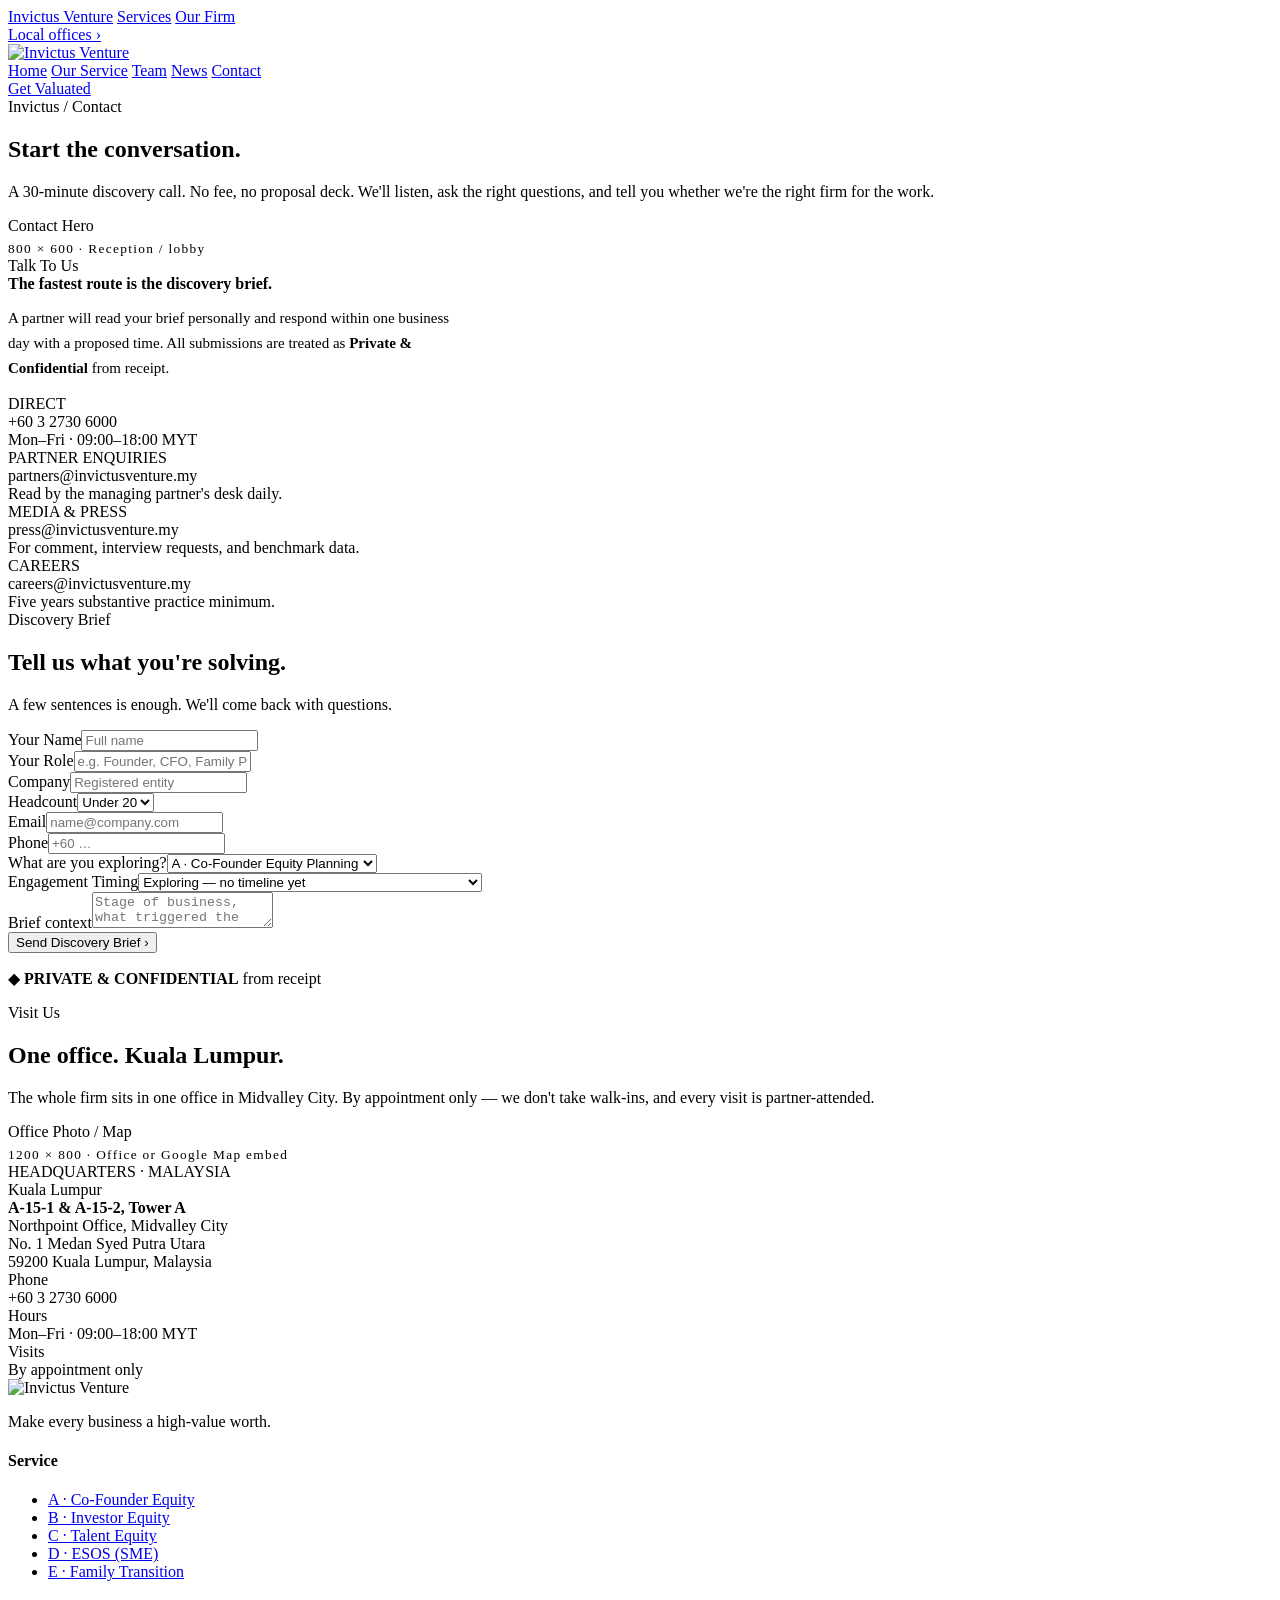
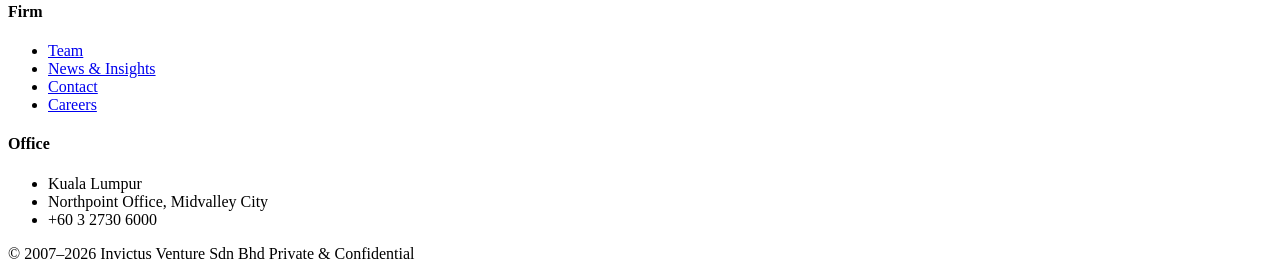
==== contact.html @ 8d923b2d "Add files via upload" ====
<!DOCTYPE html>
<html lang="en">
<head>
  <meta charset="utf-8">
  <meta name="viewport" content="width=device-width,initial-scale=1">
  <title>Contact — Invictus Venture</title>
  <link rel="stylesheet" href="css/tokens.css">
  <link rel="stylesheet" href="css/site.css">
  <link rel="stylesheet" href="css/pages.css">
</head>
<body>

  <div class="topbar"><div class="shell topbar__inner">
    <div class="topbar__left">
      <a href="index.html">Invictus Venture</a>
      <a href="services.html">Services</a>
      <a href="team.html">Our Firm</a>
    </div>
    <div><a href="contact.html" class="active">Local offices ›</a></div>
  </div></div>

  <header class="header">
    <div class="shell header__inner">
      <a class="header__brand" href="index.html"><img src="assets/invictus-logo.png" alt="Invictus Venture"></a>
      <nav class="header__nav">
        <a href="index.html">Home</a>
        <a href="services.html">Our Service</a>
        <a href="team.html">Team</a>
        <a href="news.html">News</a>
        <a href="contact.html" class="active">Contact</a>
      </nav>
      <a href="contact.html" class="btn btn--ghost sm header__cta">Get Valuated</a>
    </div>
  </header>

  <!-- ============ PAGE HERO ============ -->
  <section class="page-hero">
    <div class="shell page-hero__inner">
      <div class="page-hero__content">
        <div class="page-hero__crumb">Invictus <span>/</span> Contact</div>
        <h1 class="page-hero__title">Start the conversation.</h1>
        <p class="page-hero__lead">
          A 30-minute discovery call. No fee, no proposal deck. We'll listen, ask the right questions, and tell you whether we're the right firm for the work.
        </p>
      </div>
      <div class="page-hero__image">
        <div class="img-slot dark">
          <span class="img-slot__label">Contact Hero<br><small style="font-weight:500;letter-spacing:0.1em;display:block;margin-top:6px;">800 × 600 · Reception / lobby</small></span>
        </div>
      </div>
    </div>
  </section>

  <!-- ============ CONTACT GRID ============ -->
  <section class="section">
    <div class="shell">
      <div class="contact-grid">

        <div class="contact-info">
          <div>
            <div class="eyebrow">Talk To Us</div>
            <h2 class="section-title" style="margin-top: var(--space-4); font-size: var(--fs-2xl);">The fastest route is the discovery brief.</h2>
            <p style="font-size: 15px; color: var(--invv-mute); line-height: 1.65; margin-top: var(--space-4); max-width: 460px;">
              A partner will read your brief personally and respond within one business day with a proposed time. All submissions are treated as <strong style="color: var(--invv-navy-900); font-weight: 700;">Private &amp; Confidential</strong> from receipt.
            </p>
          </div>

          <div class="contact-block">
            <div class="contact-block__label">DIRECT</div>
            <div class="contact-block__value">+60 3 2730 6000</div>
            <div class="contact-block__sub">Mon–Fri · 09:00–18:00 MYT</div>
          </div>
          <div class="contact-block">
            <div class="contact-block__label">PARTNER ENQUIRIES</div>
            <div class="contact-block__value">partners@invictusventure.my</div>
            <div class="contact-block__sub">Read by the managing partner's desk daily.</div>
          </div>
          <div class="contact-block">
            <div class="contact-block__label">MEDIA &amp; PRESS</div>
            <div class="contact-block__value">press@invictusventure.my</div>
            <div class="contact-block__sub">For comment, interview requests, and benchmark data.</div>
          </div>
          <div class="contact-block">
            <div class="contact-block__label">CAREERS</div>
            <div class="contact-block__value">careers@invictusventure.my</div>
            <div class="contact-block__sub">Five years substantive practice minimum.</div>
          </div>
        </div>

        <div class="contact-card">
          <div class="eyebrow">Discovery Brief</div>
          <h2 class="contact-card__title">Tell us what you're solving.</h2>
          <p class="contact-card__lede">A few sentences is enough. We'll come back with questions.</p>

          <form class="form" onsubmit="event.preventDefault(); this.style.display='none'; document.getElementById('c-success').style.display='block';">
            <div class="form__row">
              <div class="form__field"><label for="c-name">Your Name</label><input id="c-name" type="text" placeholder="Full name" required></div>
              <div class="form__field"><label for="c-role">Your Role</label><input id="c-role" type="text" placeholder="e.g. Founder, CFO, Family Principal" required></div>
            </div>
            <div class="form__row">
              <div class="form__field"><label for="c-co">Company</label><input id="c-co" type="text" placeholder="Registered entity" required></div>
              <div class="form__field"><label for="c-size">Headcount</label><select id="c-size">
                <option>Under 20</option><option>20–50</option><option>51–150</option><option>151–500</option><option>500+</option>
              </select></div>
            </div>
            <div class="form__row">
              <div class="form__field"><label for="c-email">Email</label><input id="c-email" type="email" placeholder="name@company.com" required></div>
              <div class="form__field"><label for="c-phone">Phone</label><input id="c-phone" type="tel" placeholder="+60 …"></div>
            </div>
            <div class="form__field"><label for="c-svc">What are you exploring?</label><select id="c-svc">
              <option>A · Co-Founder Equity Planning</option>
              <option>B · Investor Equity Planning</option>
              <option>C · Talent Equity Planning</option>
              <option>D · ESOS for Non-Listed SMEs</option>
              <option>E · Family Business Transition</option>
              <option>Not sure — let's discuss</option>
            </select></div>
            <div class="form__field"><label for="c-when">Engagement Timing</label><select id="c-when">
              <option>Exploring — no timeline yet</option>
              <option>Within the next quarter</option>
              <option>Within the next 6 months</option>
              <option>Triggered by a specific event (round, sale, succession)</option>
            </select></div>
            <div class="form__field"><label for="c-note">Brief context</label><textarea id="c-note" placeholder="Stage of business, what triggered the inquiry, what good looks like for you…"></textarea></div>
            <button type="submit" class="btn btn--primary form__submit lg">Send Discovery Brief <span class="arrow">›</span></button>
            <p class="form__note">◆ <strong>PRIVATE &amp; CONFIDENTIAL</strong> from receipt</p>
          </form>

          <div id="c-success" class="form__success" style="display:none;">
            <h4>Brief received.</h4>
            <p>A partner will reach out within one business day with a proposed time for the discovery call. All materials are treated as Private &amp; Confidential from receipt.</p>
          </div>
        </div>

      </div>
    </div>
  </section>

  <!-- ============ OFFICE ============ -->
  <section class="section section--grey">
    <div class="shell">
      <div class="section-header">
        <div class="eyebrow">Visit Us</div>
        <h2 class="section-title">One office. Kuala Lumpur.</h2>
        <p class="section-lede">
          The whole firm sits in one office in Midvalley City. By appointment only &mdash; we don't take walk-ins, and every visit is partner-attended.
        </p>
      </div>

      <div class="office-single">
        <div class="office-single__image">
          <div class="img-slot">
            <span class="img-slot__label">Office Photo / Map<br><small style="font-weight:500;letter-spacing:0.1em;display:block;margin-top:6px;">1200 &times; 800 &middot; Office or Google Map embed</small></span>
          </div>
        </div>
        <div class="office-single__body">
          <div class="office__tag">HEADQUARTERS &middot; MALAYSIA</div>
          <div class="office__city">Kuala Lumpur</div>
          <div class="office-single__addr">
            <strong>A-15-1 &amp; A-15-2, Tower A</strong><br>
            Northpoint Office, Midvalley City<br>
            No. 1 Medan Syed Putra Utara<br>
            59200 Kuala Lumpur, Malaysia
          </div>
          <div class="office-single__details">
            <div class="office-single__detail">
              <div class="office-single__detail-label">Phone</div>
              <div class="office-single__detail-value">+60 3 2730 6000</div>
            </div>
            <div class="office-single__detail">
              <div class="office-single__detail-label">Hours</div>
              <div class="office-single__detail-value">Mon&ndash;Fri &middot; 09:00&ndash;18:00 MYT</div>
            </div>
            <div class="office-single__detail">
              <div class="office-single__detail-label">Visits</div>
              <div class="office-single__detail-value">By appointment only</div>
            </div>
          </div>
        </div>
      </div>
    </div>
  </section>

  <footer class="footer">
    <div class="shell">
      <div class="footer__inner">
        <div>
          <div class="footer__brand"><img src="assets/invictus-logo.png" alt="Invictus Venture"></div>
          <p class="footer__tag">Make every business a high-value worth.</p>
        </div>
        <div class="footer__col"><h4>Service</h4><ul>
          <li><a href="services.html#type-a">A · Co-Founder Equity</a></li>
          <li><a href="services.html#type-b">B · Investor Equity</a></li>
          <li><a href="services.html#type-c">C · Talent Equity</a></li>
          <li><a href="services.html#type-d">D · ESOS (SME)</a></li>
          <li><a href="services.html#type-e">E · Family Transition</a></li>
        </ul></div>
        <div class="footer__col"><h4>Firm</h4><ul>
          <li><a href="team.html">Team</a></li>
          <li><a href="news.html">News &amp; Insights</a></li>
          <li><a href="contact.html">Contact</a></li>
          <li><a href="contact.html">Careers</a></li>
        </ul></div>
        <div class="footer__col"><h4>Office</h4><ul>
          <li>Kuala Lumpur</li>
          <li>Northpoint Office, Midvalley City</li>
          <li>+60 3 2730 6000</li>
        </ul></div>
      </div>
      <div class="footer__bottom">
        <span>© 2007–2026 Invictus Venture Sdn Bhd</span>
        <span>Private &amp; Confidential</span>
      </div>
    </div>
  </footer>

</body>
</html>
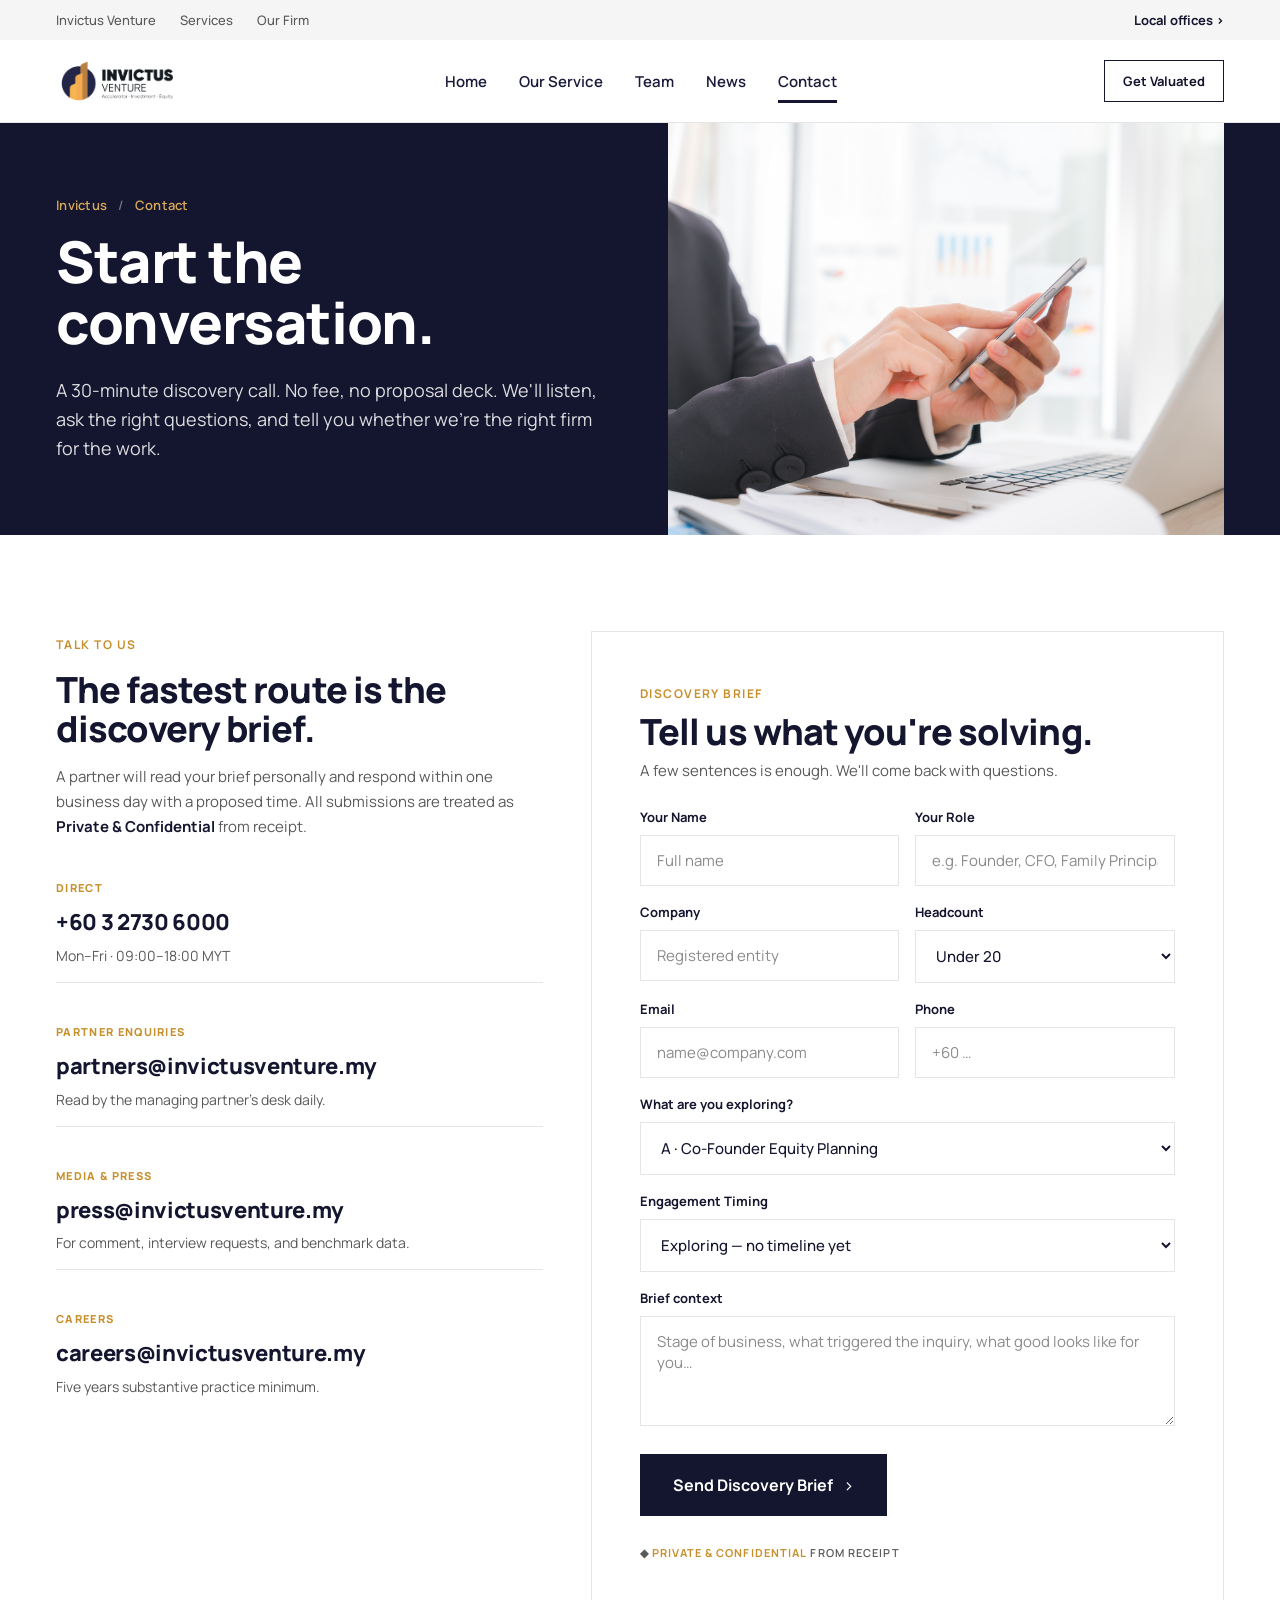
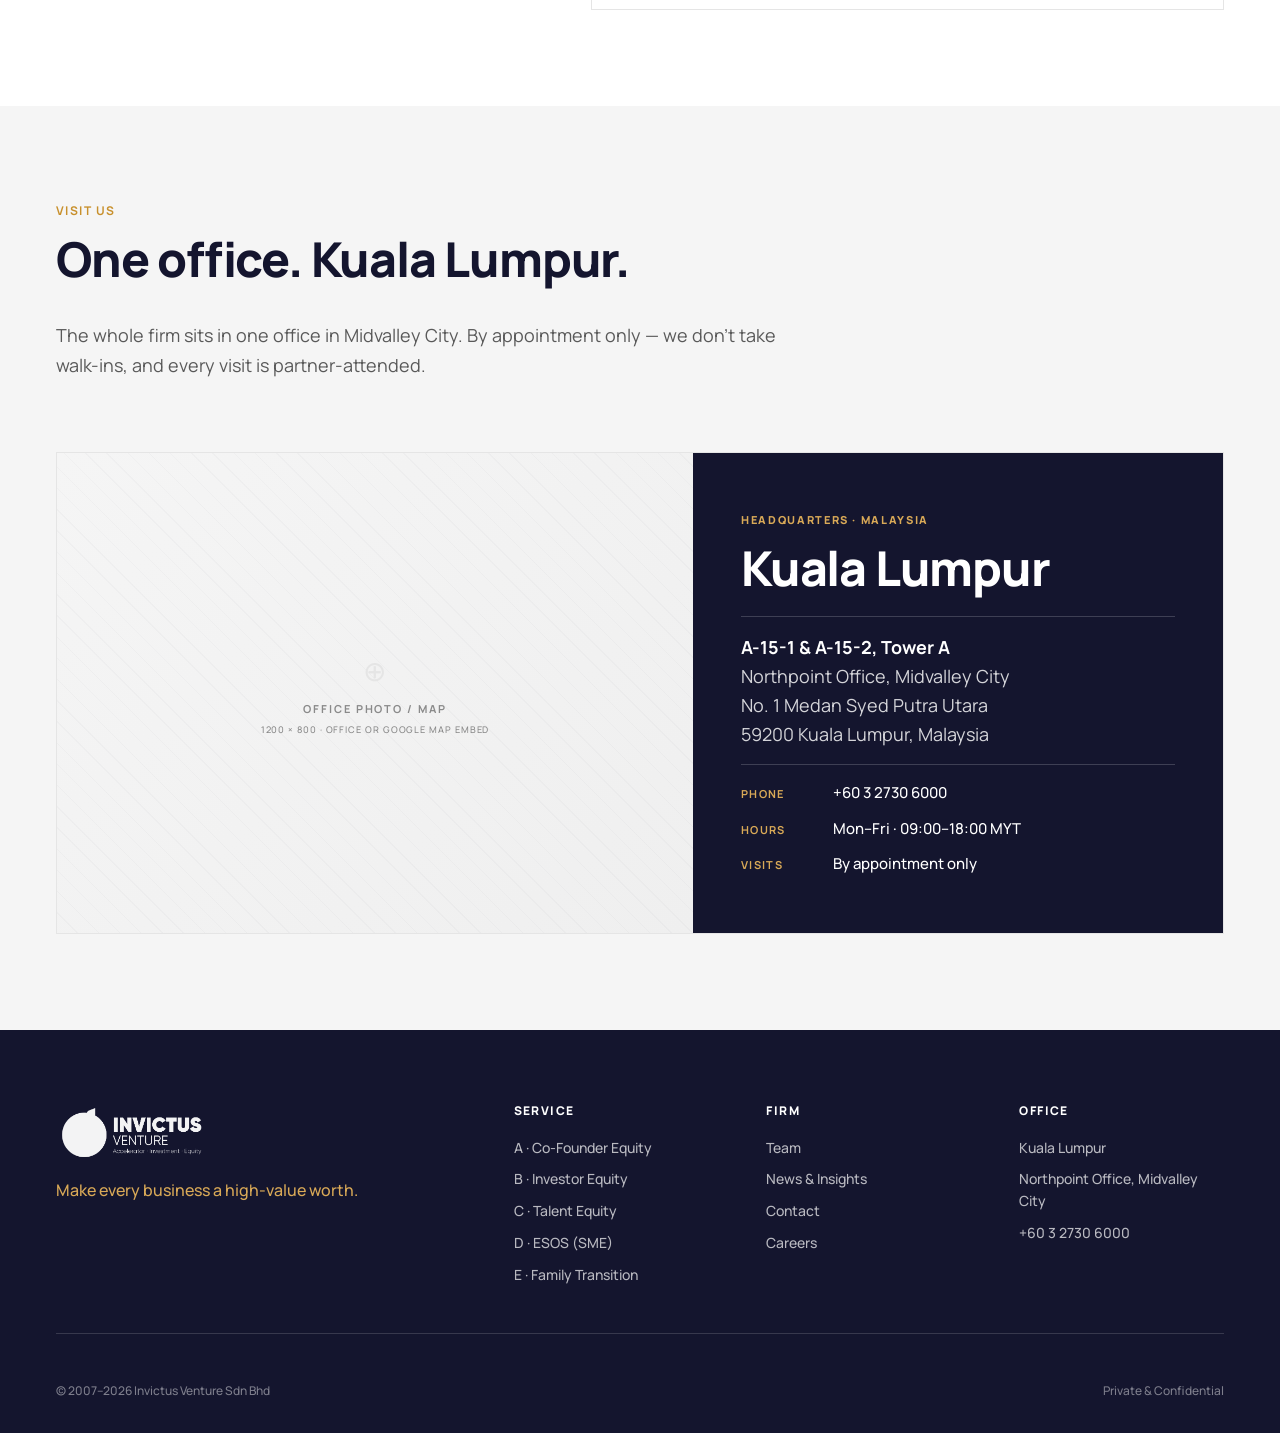
==== commit 32ef37ad: "Update contact.html" ====
--- a/contact.html
+++ b/contact.html
@@ -45,7 +45,7 @@
       </div>
       <div class="page-hero__image">
         <div class="img-slot dark">
-          <span class="img-slot__label">Contact Hero<br><small style="font-weight:500;letter-spacing:0.1em;display:block;margin-top:6px;">800 × 600 · Reception / lobby</small></span>
+          <img src="assets/contact-hero.jpg" alt="contact Hero Image">
         </div>
       </div>
     </div>
--- a/css/tokens.css
+++ b/css/tokens.css
@@ -0,0 +1,107 @@
+/* ============================================================
+   INVICTUS VENTURE — DESIGN TOKENS
+   BlackRock-inspired: heavy sans-serif, institutional, solid
+   ============================================================ */
+
+@import url("https://fonts.googleapis.com/css2?family=Manrope:wght@300;400;500;600;700;800&display=swap");
+
+:root {
+  /* ---------- COLOR — kept from brand ---------- */
+  /* Navy family — Authority */
+  --invv-navy-900: #14152E;
+  --invv-navy-800: #1A1B3A;
+  --invv-navy-700: #21234A;
+  --invv-navy-600: #2D2F5C;
+  --invv-navy-500: #3D406E;
+
+  /* Gold family — Signature accent (slightly muted for institutional) */
+  --invv-gold-700: #9A6308;
+  --invv-gold-600: #B87D10;
+  --invv-gold-500: #C8902C;
+  --invv-gold-400: #D9A957;
+  --invv-gold-100: #F4E6CB;
+
+  /* Accent red — for eyebrow labels (BlackRock-style) */
+  --invv-accent: #C8902C; /* using gold instead of red, since gold is the brand */
+
+  /* Neutrals — clean, BlackRock-clean */
+  --invv-paper: #FFFFFF;        /* main background — white, not warm */
+  --invv-paper-2: #F5F5F5;      /* light grey, like BlackRock top bar */
+  --invv-ivory: #FAFAFA;        /* lightest grey */
+  --invv-line:  #E5E5E5;        /* divider lines */
+  --invv-line-soft: #EFEFEF;
+  --invv-mute:  #595959;        /* secondary text */
+  --invv-mute-2: #8A8A8A;       /* tertiary text */
+  --invv-ink:   #14152E;        /* primary text — navy near-black */
+
+  --invv-success: #2E7D5B;
+  --invv-danger:  #B0383D;
+
+  /* ---------- TYPOGRAPHY — single family ---------- */
+  /* Manrope — a heavy, humanist sans that mirrors BlackRock's Brown-style face */
+  --font-base: 'Manrope', -apple-system, 'Segoe UI', Helvetica, Arial, sans-serif;
+  --font-display: 'Manrope', -apple-system, 'Segoe UI', Helvetica, Arial, sans-serif;
+  --font-body:    'Manrope', -apple-system, 'Segoe UI', Helvetica, Arial, sans-serif;
+  --font-mono:    'Manrope', -apple-system, 'Segoe UI', Helvetica, Arial, sans-serif;
+
+  /* ---------- TYPE SCALE ---------- */
+  --fs-xs:   12px;
+  --fs-sm:   14px;
+  --fs-base: 16px;
+  --fs-md:   18px;
+  --fs-lg:   22px;
+  --fs-xl:   28px;
+  --fs-2xl:  36px;
+  --fs-3xl:  48px;
+  --fs-4xl:  64px;
+  --fs-hero: 72px;
+
+  --lh-tight: 1.08;
+  --lh-snug:  1.2;
+  --lh-base:  1.55;
+  --lh-loose: 1.75;
+
+  --tracking-tight: -0.025em;
+  --tracking-snug:  -0.015em;
+  --tracking-normal: 0;
+  --tracking-wide:  0.04em;
+  --tracking-wider: 0.08em;
+  --tracking-eyebrow: 0.12em;
+
+  /* ---------- SPACING ---------- */
+  --space-1: 4px;
+  --space-2: 8px;
+  --space-3: 12px;
+  --space-4: 16px;
+  --space-5: 24px;
+  --space-6: 32px;
+  --space-7: 48px;
+  --space-8: 72px;
+  --space-9: 96px;
+  --space-10: 128px;
+
+  /* ---------- RADII — none, like BlackRock ---------- */
+  --radius-sm: 0;
+  --radius-md: 0;
+  --radius-lg: 0;
+
+  /* ---------- ELEVATION ---------- */
+  --shadow-card:  0 1px 2px rgba(20, 21, 46, 0.04), 0 4px 16px rgba(20, 21, 46, 0.05);
+  --shadow-hover: 0 2px 6px rgba(20, 21, 46, 0.08), 0 16px 40px rgba(20, 21, 46, 0.1);
+
+  /* ---------- MOTION ---------- */
+  --ease-out:    cubic-bezier(0.22, 1, 0.36, 1);
+  --ease-in-out: cubic-bezier(0.65, 0, 0.35, 1);
+  --dur-fast: 180ms;
+  --dur-base: 320ms;
+  --dur-slow: 520ms;
+
+  /* ---------- LAYOUT ---------- */
+  --container-max: 1440px;
+  --container-narrow: 1080px;
+  --container-pad: 56px;
+}
+
+@media (max-width: 900px) {
+  :root { --container-pad: 24px; }
+}
--- a/css/site.css
+++ b/css/site.css
@@ -0,0 +1,676 @@
+@charset "UTF-8";
+/* ============================================================
+   INVICTUS VENTURE — SITE STYLES
+   BlackRock-style: solid sans, institutional grid, image-forward
+   ============================================================ */
+
+* { box-sizing: border-box; margin: 0; padding: 0; }
+html { scroll-behavior: smooth; }
+body {
+  font-family: var(--font-base);
+  font-size: var(--fs-base);
+  line-height: var(--lh-base);
+  color: var(--invv-ink);
+  background: var(--invv-paper);
+  -webkit-font-smoothing: antialiased;
+  -moz-osx-font-smoothing: grayscale;
+  font-weight: 400;
+}
+a { color: inherit; text-decoration: none; }
+button { font-family: inherit; cursor: pointer; }
+img { display: block; max-width: 100%; }
+
+/* ---------- Layout primitives ---------- */
+.shell {
+  max-width: var(--container-max);
+  margin: 0 auto;
+  padding: 0 var(--container-pad);
+}
+.shell--narrow {
+  max-width: var(--container-narrow);
+  margin: 0 auto;
+  padding: 0 var(--container-pad);
+}
+.section {
+  padding: var(--space-9) 0;
+}
+.section--tight { padding: var(--space-8) 0; }
+.section--grey { background: var(--invv-paper-2); }
+.section--dark {
+  background: var(--invv-navy-900);
+  color: white;
+}
+
+/* ---------- Typography utility ---------- */
+.eyebrow {
+  font-family: var(--font-base);
+  font-size: var(--fs-xs);
+  font-weight: 700;
+  letter-spacing: var(--tracking-eyebrow);
+  text-transform: uppercase;
+  color: var(--invv-accent);
+  display: inline-block;
+}
+.eyebrow.on-dark { color: var(--invv-gold-400); }
+
+.section-title {
+  font-family: var(--font-display);
+  font-weight: 800;
+  font-size: var(--fs-3xl);
+  line-height: var(--lh-tight);
+  letter-spacing: var(--tracking-tight);
+  color: var(--invv-navy-900);
+}
+.section--dark .section-title { color: white; }
+
+.section-lede {
+  font-family: var(--font-body);
+  font-size: var(--fs-md);
+  color: var(--invv-mute);
+  line-height: 1.65;
+  max-width: 720px;
+  margin-top: var(--space-5);
+  font-weight: 400;
+}
+.section--dark .section-lede { color: rgba(255,255,255,0.78); }
+
+.section-header {
+  display: flex;
+  flex-direction: column;
+  gap: var(--space-3);
+  margin-bottom: var(--space-8);
+  max-width: 920px;
+}
+
+/* ---------- Buttons — BlackRock style ---------- */
+.btn {
+  display: inline-flex;
+  align-items: center;
+  gap: 10px;
+  padding: 16px 28px;
+  font-family: var(--font-base);
+  font-weight: 700;
+  font-size: 15px;
+  letter-spacing: 0;
+  text-transform: none;
+  border: 1.5px solid transparent;
+  transition: all var(--dur-base) var(--ease-out);
+  cursor: pointer;
+  color: var(--invv-navy-900);
+  background: white;
+}
+.btn.lg { padding: 18px 32px; font-size: 16px; }
+.btn.sm { padding: 10px 18px; font-size: 13px; }
+.btn--primary {
+  background: var(--invv-navy-900);
+  color: white;
+  border-color: var(--invv-navy-900);
+}
+.btn--primary:hover {
+  background: var(--invv-navy-700);
+  border-color: var(--invv-navy-700);
+}
+.btn--gold {
+  background: var(--invv-gold-500);
+  color: var(--invv-navy-900);
+  border-color: var(--invv-gold-500);
+}
+.btn--gold:hover {
+  background: var(--invv-gold-600);
+  border-color: var(--invv-gold-600);
+}
+.btn--ghost {
+  background: transparent;
+  color: var(--invv-navy-900);
+  border-color: var(--invv-navy-900);
+}
+.btn--ghost:hover { background: var(--invv-navy-900); color: white; }
+.btn--ghost-inverse {
+  background: transparent;
+  color: white;
+  border-color: white;
+}
+.btn--ghost-inverse:hover {
+  background: white;
+  color: var(--invv-navy-900);
+}
+/* BlackRock-style "read more" link button — white bg, gold arrow icon */
+.btn--link {
+  background: white;
+  color: var(--invv-navy-900);
+  border: none;
+  padding: 14px 22px 14px 14px;
+  font-weight: 700;
+  position: relative;
+}
+.btn--link::before {
+  content: "›";
+  font-weight: 400;
+  font-size: 22px;
+  color: var(--invv-accent);
+  line-height: 1;
+  margin-right: 8px;
+  display: inline-block;
+  transform: translateY(-1px);
+}
+.btn--link:hover { color: var(--invv-accent); }
+.btn .arrow {
+  display: inline-block;
+  transition: transform var(--dur-base) var(--ease-out);
+  font-weight: 400;
+  font-size: 18px;
+}
+.btn:hover .arrow { transform: translateX(4px); }
+
+/* ---------- Image placeholder slots ---------- */
+.img-slot {
+  position: relative;
+  background: linear-gradient(135deg, var(--invv-paper-2) 0%, var(--invv-line-soft) 100%);
+  overflow: hidden;
+  display: flex;
+  align-items: center;
+  justify-content: center;
+  color: var(--invv-mute-2);
+}
+.img-slot::before {
+  content: "";
+  position: absolute;
+  inset: 0;
+  background-image:
+    repeating-linear-gradient(45deg, transparent 0, transparent 14px, rgba(20, 21, 46, 0.025) 14px, rgba(20, 21, 46, 0.025) 15px);
+  pointer-events: none;
+}
+.img-slot__label {
+  font-family: var(--font-base);
+  font-size: 11px;
+  font-weight: 700;
+  letter-spacing: 0.18em;
+  text-transform: uppercase;
+  color: var(--invv-mute-2);
+  text-align: center;
+  padding: var(--space-4);
+  z-index: 1;
+  position: relative;
+}
+.img-slot__label::before {
+  content: "⊕";
+  display: block;
+  font-size: 28px;
+  margin-bottom: 8px;
+  color: var(--invv-line);
+  font-weight: 300;
+}
+.img-slot.dark {
+  background: linear-gradient(135deg, var(--invv-navy-800) 0%, var(--invv-navy-700) 100%);
+}
+.img-slot.dark::before {
+  background-image: repeating-linear-gradient(45deg, transparent 0, transparent 14px, rgba(255,255,255,0.03) 14px, rgba(255,255,255,0.03) 15px);
+}
+.img-slot.dark .img-slot__label { color: rgba(255,255,255,0.35); }
+.img-slot.dark .img-slot__label::before { color: rgba(255,255,255,0.2); }
+.img-slot img {
+  position: absolute; inset: 0;
+  width: 100%; height: 100%;
+  object-fit: cover;
+  z-index: 2;
+}
+
+/* ---------- Top bar — BlackRock thin grey bar ---------- */
+.topbar {
+  background: var(--invv-paper-2);
+  padding: 10px 0;
+  font-size: 13px;
+  color: var(--invv-mute);
+  font-weight: 500;
+}
+.topbar__inner {
+  display: flex;
+  justify-content: space-between;
+  align-items: center;
+  gap: var(--space-5);
+}
+.topbar__left { display: flex; gap: var(--space-5); }
+.topbar a {
+  color: var(--invv-mute);
+  transition: color var(--dur-fast) var(--ease-out);
+}
+.topbar a:hover { color: var(--invv-navy-900); }
+.topbar a.active { color: var(--invv-navy-900); font-weight: 700; }
+
+/* ---------- Header — BlackRock white bar ---------- */
+.header {
+  background: white;
+  border-bottom: 1px solid var(--invv-line);
+  position: sticky;
+  top: 0;
+  z-index: 50;
+}
+.header__inner {
+  height: 82px;
+  display: flex;
+  align-items: center;
+  justify-content: space-between;
+  gap: var(--space-6);
+}
+.header__brand {
+  display: flex;
+  align-items: center;
+  gap: 10px;
+}
+.header__brand img {
+  height: 48px;
+  width: auto;
+  display: block;
+}
+.header__nav {
+  display: flex;
+  gap: var(--space-6);
+  flex: 1;
+  justify-content: center;
+}
+.header__nav a {
+  font-family: var(--font-base);
+  font-size: 15px;
+  font-weight: 600;
+  color: var(--invv-navy-800);
+  padding: 8px 0;
+  position: relative;
+  transition: color var(--dur-fast) var(--ease-out);
+}
+.header__nav a:hover { color: var(--invv-navy-900); }
+.header__nav a.active::after {
+  content: "";
+  position: absolute;
+  bottom: -2px; left: 0; right: 0;
+  height: 3px;
+  background: var(--invv-navy-900);
+}
+
+/* ---------- HERO — BlackRock style with image on right ---------- */
+.hero {
+  background: var(--invv-navy-900);
+  color: white;
+  position: relative;
+  overflow: hidden;
+}
+.hero__inner {
+  display: grid;
+  grid-template-columns: 1.1fr 1fr;
+  min-height: 600px;
+  align-items: stretch;
+}
+.hero__content {
+  padding: var(--space-8) var(--space-7) var(--space-8) 0;
+  display: flex;
+  flex-direction: column;
+  justify-content: center;
+  max-width: 720px;
+}
+.hero__eyebrow {
+  font-size: var(--fs-xs);
+  font-weight: 800;
+  letter-spacing: 0.15em;
+  text-transform: uppercase;
+  color: var(--invv-gold-400);
+  margin-bottom: var(--space-5);
+}
+.hero__title {
+  font-family: var(--font-display);
+  font-weight: 800;
+  font-size: clamp(36px, 5vw, var(--fs-hero));
+  line-height: 1.05;
+  letter-spacing: var(--tracking-tight);
+  color: white;
+  margin-bottom: var(--space-5);
+}
+.hero__lede {
+  font-family: var(--font-body);
+  font-size: var(--fs-md);
+  color: rgba(255,255,255,0.85);
+  line-height: 1.6;
+  font-weight: 400;
+  max-width: 580px;
+  margin-bottom: var(--space-6);
+}
+.hero__lede strong { color: white; font-weight: 700; }
+.hero__ctas { display: flex; gap: var(--space-3); flex-wrap: wrap; }
+.hero__image {
+  position: relative;
+  min-height: 600px;
+}
+.hero__image .img-slot { width: 100%; height: 100%; }
+.hero__caption {
+  position: absolute;
+  bottom: var(--space-4);
+  right: var(--space-5);
+  font-size: 11px;
+  font-weight: 500;
+  color: rgba(255,255,255,0.7);
+  z-index: 3;
+  text-align: right;
+  letter-spacing: 0.04em;
+  background: rgba(20, 21, 46, 0.5);
+  padding: 4px 10px;
+}
+
+/* ---------- Page hero (sub-pages) — solid dark with image ---------- */
+.page-hero {
+  background: var(--invv-navy-900);
+  color: white;
+  position: relative;
+}
+.page-hero__inner {
+  display: grid;
+  grid-template-columns: 1.1fr 1fr;
+  min-height: 380px;
+  align-items: stretch;
+}
+.page-hero__content {
+  padding: var(--space-8) var(--space-7) var(--space-8) 0;
+  display: flex;
+  flex-direction: column;
+  justify-content: center;
+}
+.page-hero__crumb {
+  font-size: 13px;
+  font-weight: 600;
+  color: var(--invv-gold-400);
+  margin-bottom: var(--space-4);
+  letter-spacing: 0.02em;
+}
+.page-hero__crumb span { color: rgba(255,255,255,0.4); margin: 0 8px; }
+.page-hero__title {
+  font-family: var(--font-display);
+  font-weight: 800;
+  font-size: clamp(36px, 4.5vw, 60px);
+  line-height: 1.05;
+  letter-spacing: var(--tracking-tight);
+  color: white;
+  margin-bottom: var(--space-5);
+}
+.page-hero__lead {
+  font-family: var(--font-body);
+  font-size: var(--fs-md);
+  color: rgba(255,255,255,0.85);
+  line-height: 1.6;
+  max-width: 560px;
+  font-weight: 400;
+}
+.page-hero__image { min-height: 380px; position: relative; }
+.page-hero__image .img-slot { width: 100%; height: 100%; }
+
+/* ---------- Feature cards — BlackRock style ---------- */
+.feature-cards {
+  display: grid;
+  grid-template-columns: 2fr 1fr;
+  gap: var(--space-5);
+}
+.feature-card {
+  background: white;
+  padding: 0;
+  border: 1px solid var(--invv-line);
+  display: flex;
+  flex-direction: column;
+  transition: all var(--dur-base) var(--ease-out);
+}
+.feature-card:hover {
+  box-shadow: var(--shadow-hover);
+  border-color: var(--invv-navy-900);
+}
+.feature-card__image {
+  aspect-ratio: 16 / 9;
+  position: relative;
+}
+.feature-card__image .img-slot { width: 100%; height: 100%; }
+.feature-card__body {
+  padding: var(--space-6);
+  display: flex;
+  flex-direction: column;
+  gap: var(--space-3);
+  flex: 1;
+}
+.feature-card__eyebrow {
+  font-size: 11px;
+  font-weight: 800;
+  letter-spacing: 0.15em;
+  text-transform: uppercase;
+  color: var(--invv-accent);
+}
+.feature-card__title {
+  font-family: var(--font-display);
+  font-weight: 800;
+  font-size: var(--fs-xl);
+  line-height: 1.2;
+  letter-spacing: var(--tracking-snug);
+  color: var(--invv-navy-900);
+}
+.feature-card__body p {
+  font-size: var(--fs-base);
+  color: var(--invv-mute);
+  line-height: 1.6;
+}
+.feature-card__link {
+  margin-top: auto;
+  padding-top: var(--space-3);
+  font-size: 14px;
+  font-weight: 700;
+  color: var(--invv-navy-900);
+  display: inline-flex;
+  align-items: center;
+  gap: 8px;
+}
+.feature-card__link::before {
+  content: "›";
+  color: var(--invv-accent);
+  font-size: 20px;
+  line-height: 1;
+}
+
+/* Dark variant — for the "Stay current" type card */
+.feature-card--dark {
+  background: var(--invv-navy-900);
+  color: white;
+  border: none;
+}
+.feature-card--dark:hover { background: var(--invv-navy-800); }
+.feature-card--dark .feature-card__title { color: white; }
+.feature-card--dark .feature-card__body p { color: rgba(255,255,255,0.8); }
+.feature-card--dark .feature-card__link { color: white; }
+
+/* ---------- Stat cards — BlackRock style ---------- */
+.stats {
+  display: grid;
+  grid-template-columns: repeat(4, 1fr);
+  gap: var(--space-5);
+}
+.stat {
+  background: white;
+  padding: var(--space-6);
+  border-top: 4px solid var(--invv-gold-500);
+  border-left: 1px solid var(--invv-line);
+  border-right: 1px solid var(--invv-line);
+  border-bottom: 1px solid var(--invv-line);
+  display: flex;
+  flex-direction: column;
+  gap: var(--space-3);
+}
+.stat__value {
+  font-family: var(--font-display);
+  font-weight: 800;
+  font-size: 56px;
+  line-height: 1;
+  letter-spacing: var(--tracking-tight);
+  color: var(--invv-navy-900);
+}
+.stat__label {
+  font-family: var(--font-base);
+  font-weight: 700;
+  font-size: var(--fs-base);
+  color: var(--invv-navy-900);
+  line-height: 1.3;
+}
+.stat__sub {
+  font-family: var(--font-base);
+  font-size: 13px;
+  color: var(--invv-mute);
+  line-height: 1.5;
+  font-weight: 500;
+}
+
+/* ---------- Form — BlackRock style ---------- */
+.form {
+  display: flex;
+  flex-direction: column;
+  gap: var(--space-4);
+}
+.form__row {
+  display: grid;
+  grid-template-columns: 1fr 1fr;
+  gap: var(--space-4);
+}
+.form__field {
+  display: flex;
+  flex-direction: column;
+  gap: 8px;
+}
+.form__field label {
+  font-family: var(--font-base);
+  font-size: 13px;
+  font-weight: 700;
+  color: var(--invv-navy-900);
+}
+.form__field input,
+.form__field select,
+.form__field textarea {
+  width: 100%;
+  padding: 14px 16px;
+  font-family: var(--font-base);
+  font-size: 15px;
+  color: var(--invv-ink);
+  background: white;
+  border: 1.5px solid var(--invv-line);
+  transition: border-color var(--dur-fast) var(--ease-out);
+  outline: none;
+  font-weight: 500;
+}
+.form__field input::placeholder,
+.form__field textarea::placeholder { color: var(--invv-mute-2); font-weight: 400; }
+.form__field input:focus,
+.form__field select:focus,
+.form__field textarea:focus {
+  border-color: var(--invv-navy-900);
+}
+.form__field textarea { resize: vertical; min-height: 110px; }
+.form__submit { align-self: flex-start; margin-top: var(--space-3); }
+.form__success {
+  background: var(--invv-ivory);
+  border-left: 4px solid var(--invv-success);
+  padding: var(--space-5);
+}
+.form__success h4 {
+  font-family: var(--font-display);
+  font-weight: 800;
+  font-size: var(--fs-lg);
+  color: var(--invv-navy-900);
+  margin-bottom: 6px;
+}
+.form__success p { color: var(--invv-mute); font-size: var(--fs-sm); }
+.form__note {
+  font-size: 11px;
+  font-weight: 600;
+  letter-spacing: 0.1em;
+  text-transform: uppercase;
+  color: var(--invv-mute);
+  margin-top: var(--space-3);
+}
+.form__note strong { color: var(--invv-accent); font-weight: 700; }
+
+/* ---------- Footer — clean dark, BlackRock style ---------- */
+.footer {
+  background: var(--invv-navy-900);
+  color: rgba(255,255,255,0.7);
+  padding: var(--space-8) 0 var(--space-6);
+}
+.footer__inner {
+  display: grid;
+  grid-template-columns: 2fr 1fr 1fr 1fr;
+  gap: var(--space-7);
+  margin-bottom: var(--space-7);
+  padding-bottom: var(--space-7);
+  border-bottom: 1px solid rgba(255,255,255,0.15);
+}
+.footer__brand {
+  margin-bottom: var(--space-4);
+}
+.footer__brand img {
+  height: 60px;
+  width: auto;
+  display: block;
+  /* The logo has dark navy text & circle; on dark footer we invert just the navy to white
+     while preserving the gold building shapes */
+  filter: brightness(0) invert(1);
+  opacity: 0.95;
+}
+.footer__tag {
+  font-family: var(--font-base);
+  font-weight: 500;
+  font-size: var(--fs-base);
+  color: var(--invv-gold-400);
+  max-width: 320px;
+  line-height: 1.5;
+}
+.footer__col h4 {
+  font-family: var(--font-base);
+  font-size: 12px;
+  font-weight: 800;
+  letter-spacing: 0.12em;
+  text-transform: uppercase;
+  color: white;
+  margin-bottom: var(--space-4);
+}
+.footer__col ul {
+  list-style: none;
+  display: flex;
+  flex-direction: column;
+  gap: 10px;
+}
+.footer__col a, .footer__col li {
+  font-family: var(--font-base);
+  font-size: 14px;
+  color: rgba(255,255,255,0.7);
+  transition: color var(--dur-fast) var(--ease-out);
+  font-weight: 500;
+}
+.footer__col a:hover { color: white; }
+.footer__bottom {
+  display: flex;
+  justify-content: space-between;
+  align-items: center;
+  font-size: 12px;
+  font-weight: 500;
+  color: rgba(255,255,255,0.45);
+  flex-wrap: wrap;
+  gap: var(--space-3);
+}
+
+/* ---------- Responsive ---------- */
+@media (max-width: 1024px) {
+  .hero__inner { grid-template-columns: 1fr; }
+  .hero__content { padding: var(--space-7) 0; }
+  .hero__image { min-height: 400px; }
+  .page-hero__inner { grid-template-columns: 1fr; }
+  .page-hero__content { padding: var(--space-7) 0; }
+  .page-hero__image { min-height: 300px; }
+  .feature-cards { grid-template-columns: 1fr; }
+  .stats { grid-template-columns: repeat(2, 1fr); }
+  .footer__inner { grid-template-columns: 1fr 1fr; }
+}
+@media (max-width: 720px) {
+  .topbar { display: none; }
+  .header__nav { gap: var(--space-4); }
+  .header__cta { display: none; }
+  .stats { grid-template-columns: 1fr; }
+  .form__row { grid-template-columns: 1fr; }
+  .footer__inner { grid-template-columns: 1fr; gap: var(--space-5); }
+  .footer__bottom { flex-direction: column; align-items: flex-start; }
+}
--- a/css/pages.css
+++ b/css/pages.css
@@ -0,0 +1,971 @@
+@charset "UTF-8";
+/* ============================================================
+   INVICTUS VENTURE — PAGE-SPECIFIC PATTERNS
+   ============================================================ */
+
+/* ---------- Who We Are — split with image ---------- */
+.who {
+  display: grid;
+  grid-template-columns: 1fr 1.2fr;
+  gap: var(--space-8);
+  align-items: stretch;
+}
+.who__image {
+  position: relative;
+  aspect-ratio: 4/5;
+}
+.who__image .img-slot { width: 100%; height: 100%; }
+.who__body {
+  display: flex;
+  flex-direction: column;
+  gap: var(--space-5);
+}
+.who__copy {
+  font-family: var(--font-body);
+  font-size: var(--fs-md);
+  line-height: 1.75;
+  color: var(--invv-navy-700);
+  display: flex;
+  flex-direction: column;
+  gap: var(--space-4);
+}
+.who__copy strong { color: var(--invv-navy-900); font-weight: 700; }
+
+@media (max-width: 1024px) {
+  .who { grid-template-columns: 1fr; }
+}
+
+/* ---------- Service / Pillar cards grid (3-up) ---------- */
+.pillar-grid {
+  display: grid;
+  grid-template-columns: repeat(3, 1fr);
+  gap: var(--space-5);
+}
+.pillar-card {
+  background: white;
+  border: 1px solid var(--invv-line);
+  display: flex;
+  flex-direction: column;
+  transition: all var(--dur-base) var(--ease-out);
+  text-decoration: none;
+  color: inherit;
+}
+.pillar-card:hover {
+  box-shadow: var(--shadow-hover);
+  border-color: var(--invv-navy-900);
+  transform: translateY(-3px);
+}
+.pillar-card__image {
+  aspect-ratio: 4/3;
+  position: relative;
+}
+.pillar-card__image .img-slot { width: 100%; height: 100%; }
+.pillar-card__body {
+  padding: var(--space-6);
+  display: flex;
+  flex-direction: column;
+  gap: var(--space-3);
+  flex: 1;
+}
+.pillar-card__letter {
+  font-family: var(--font-display);
+  font-weight: 800;
+  font-size: 32px;
+  line-height: 1;
+  color: var(--invv-gold-500);
+}
+.pillar-card__type {
+  font-size: 11px;
+  font-weight: 700;
+  letter-spacing: 0.15em;
+  text-transform: uppercase;
+  color: var(--invv-accent);
+}
+.pillar-card__title {
+  font-family: var(--font-display);
+  font-weight: 800;
+  font-size: var(--fs-lg);
+  line-height: 1.25;
+  letter-spacing: var(--tracking-snug);
+  color: var(--invv-navy-900);
+}
+.pillar-card__desc {
+  font-size: 14px;
+  color: var(--invv-mute);
+  line-height: 1.6;
+  flex: 1;
+}
+.pillar-card__link {
+  margin-top: auto;
+  padding-top: var(--space-3);
+  font-size: 13px;
+  font-weight: 700;
+  color: var(--invv-navy-900);
+  display: inline-flex;
+  align-items: center;
+  gap: 8px;
+  letter-spacing: 0.02em;
+}
+.pillar-card__link::before {
+  content: "›";
+  color: var(--invv-accent);
+  font-size: 20px;
+  line-height: 1;
+}
+
+@media (max-width: 900px) {
+  .pillar-grid { grid-template-columns: 1fr; }
+}
+
+/* ---------- Services page — deep dive sections ---------- */
+.service-deep {
+  display: grid;
+  grid-template-columns: 1fr 1.4fr;
+  gap: var(--space-8);
+  align-items: start;
+  padding: var(--space-9) 0;
+  border-bottom: 1px solid var(--invv-line);
+}
+.service-deep:last-of-type { border-bottom: none; }
+.service-deep__aside {
+  position: sticky;
+  top: 110px;
+  display: flex;
+  flex-direction: column;
+  gap: var(--space-5);
+}
+.service-deep__image {
+  aspect-ratio: 4/3;
+  position: relative;
+  margin-bottom: var(--space-3);
+}
+.service-deep__image .img-slot { width: 100%; height: 100%; }
+.service-deep__num {
+  font-size: 12px;
+  font-weight: 800;
+  letter-spacing: 0.15em;
+  text-transform: uppercase;
+  color: var(--invv-accent);
+}
+.service-deep__title {
+  font-family: var(--font-display);
+  font-weight: 800;
+  font-size: var(--fs-3xl);
+  line-height: 1.05;
+  letter-spacing: var(--tracking-tight);
+  color: var(--invv-navy-900);
+}
+.service-deep__tag {
+  font-family: var(--font-base);
+  font-weight: 500;
+  font-size: var(--fs-md);
+  color: var(--invv-mute);
+  line-height: 1.45;
+}
+.service-deep__body {
+  display: flex;
+  flex-direction: column;
+  gap: var(--space-5);
+}
+.service-deep__body p {
+  font-family: var(--font-body);
+  font-size: var(--fs-md);
+  line-height: 1.7;
+  color: var(--invv-navy-700);
+  font-weight: 400;
+}
+.service-deep__body p strong {
+  color: var(--invv-navy-900);
+  font-weight: 700;
+}
+.service-deep__callout {
+  background: var(--invv-paper-2);
+  border-left: 4px solid var(--invv-gold-500);
+  padding: var(--space-5) var(--space-5);
+  font-family: var(--font-base);
+  font-weight: 500;
+  color: var(--invv-navy-900);
+  font-size: var(--fs-md);
+  line-height: 1.5;
+}
+.service-deep__callout strong { font-weight: 800; }
+.service-deep__features {
+  display: grid;
+  grid-template-columns: 1fr 1fr;
+  gap: var(--space-5) var(--space-6);
+  margin-top: var(--space-5);
+  padding-top: var(--space-6);
+  border-top: 1px solid var(--invv-line);
+}
+.feature {
+  display: flex;
+  gap: var(--space-3);
+  align-items: flex-start;
+}
+.feature__num {
+  font-family: var(--font-display);
+  font-weight: 800;
+  font-size: 16px;
+  color: var(--invv-gold-600);
+  flex: 0 0 26px;
+  padding-top: 2px;
+}
+.feature__text {
+  display: flex;
+  flex-direction: column;
+  gap: 4px;
+}
+.feature__text strong {
+  font-family: var(--font-base);
+  font-weight: 800;
+  color: var(--invv-navy-900);
+  font-size: 15px;
+  line-height: 1.3;
+}
+.feature__text span {
+  font-family: var(--font-base);
+  font-size: 14px;
+  color: var(--invv-mute);
+  line-height: 1.6;
+}
+
+@media (max-width: 1024px) {
+  .service-deep { grid-template-columns: 1fr; }
+  .service-deep__aside { position: relative; top: 0; }
+}
+@media (max-width: 720px) {
+  .service-deep__features { grid-template-columns: 1fr; }
+}
+
+/* ---------- Process ---------- */
+.process {
+  display: grid;
+  grid-template-columns: repeat(4, 1fr);
+  gap: var(--space-5);
+}
+.process__step {
+  background: white;
+  padding: var(--space-6);
+  border-top: 4px solid var(--invv-navy-900);
+  border-left: 1px solid var(--invv-line);
+  border-right: 1px solid var(--invv-line);
+  border-bottom: 1px solid var(--invv-line);
+  display: flex;
+  flex-direction: column;
+  gap: var(--space-3);
+}
+.process__num {
+  font-family: var(--font-display);
+  font-weight: 800;
+  font-size: 48px;
+  line-height: 1;
+  color: var(--invv-gold-500);
+  letter-spacing: var(--tracking-tight);
+}
+.process__phase {
+  font-size: 11px;
+  font-weight: 800;
+  letter-spacing: 0.15em;
+  text-transform: uppercase;
+  color: var(--invv-accent);
+}
+.process__title {
+  font-family: var(--font-display);
+  font-weight: 800;
+  font-size: var(--fs-lg);
+  line-height: 1.2;
+  letter-spacing: var(--tracking-snug);
+  color: var(--invv-navy-900);
+}
+.process__body {
+  font-size: 14px;
+  line-height: 1.6;
+  color: var(--invv-mute);
+}
+
+@media (max-width: 1024px) {
+  .process { grid-template-columns: repeat(2, 1fr); }
+}
+@media (max-width: 600px) {
+  .process { grid-template-columns: 1fr; }
+}
+
+/* ---------- Team / Partner cards ---------- */
+.partners {
+  display: grid;
+  grid-template-columns: repeat(3, 1fr);
+  gap: var(--space-5);
+}
+.partner-card {
+  background: white;
+  border: 1px solid var(--invv-line);
+  display: flex;
+  flex-direction: column;
+  transition: all var(--dur-base) var(--ease-out);
+}
+.partner-card:hover {
+  box-shadow: var(--shadow-hover);
+  border-color: var(--invv-navy-900);
+}
+.partner-card__portrait {
+  aspect-ratio: 4 / 5;
+  position: relative;
+  overflow: hidden;
+}
+.partner-card__portrait .img-slot { width: 100%; height: 100%; }
+.partner-card__badge {
+  position: absolute;
+  top: var(--space-4);
+  left: var(--space-4);
+  font-size: 11px;
+  font-weight: 800;
+  letter-spacing: 0.1em;
+  text-transform: uppercase;
+  padding: 6px 12px;
+  background: var(--invv-navy-900);
+  color: white;
+  z-index: 3;
+}
+.partner-card__badge--lead {
+  background: var(--invv-gold-500);
+  color: var(--invv-navy-900);
+}
+.partner-card__body {
+  padding: var(--space-5) var(--space-6) var(--space-6);
+  display: flex;
+  flex-direction: column;
+  gap: var(--space-3);
+}
+.partner-card__role {
+  font-size: 11px;
+  font-weight: 800;
+  letter-spacing: 0.12em;
+  text-transform: uppercase;
+  color: var(--invv-accent);
+}
+.partner-card__name {
+  font-family: var(--font-display);
+  font-weight: 800;
+  font-size: var(--fs-xl);
+  letter-spacing: var(--tracking-snug);
+  color: var(--invv-navy-900);
+  line-height: 1.15;
+}
+.partner-card__bio {
+  font-family: var(--font-base);
+  font-size: 14px;
+  color: var(--invv-mute);
+  line-height: 1.6;
+}
+.partner-card__creds {
+  display: flex;
+  flex-wrap: wrap;
+  gap: 6px;
+  margin-top: var(--space-2);
+  padding-top: var(--space-3);
+  border-top: 1px solid var(--invv-line);
+}
+.cred {
+  font-family: var(--font-base);
+  font-size: 11px;
+  font-weight: 700;
+  letter-spacing: 0.06em;
+  color: var(--invv-navy-900);
+  padding: 4px 10px;
+  background: var(--invv-paper-2);
+}
+
+@media (max-width: 900px) {
+  .partners { grid-template-columns: repeat(2, 1fr); }
+}
+@media (max-width: 600px) {
+  .partners { grid-template-columns: 1fr; }
+}
+
+/* ---------- Two-col helper ---------- */
+.two-col {
+  display: grid;
+  grid-template-columns: 1fr 1fr;
+  gap: var(--space-8);
+  align-items: start;
+}
+.two-col__copy {
+  display: flex;
+  flex-direction: column;
+  gap: var(--space-4);
+  font-size: var(--fs-md);
+  line-height: 1.7;
+  color: var(--invv-navy-700);
+}
+@media (max-width: 900px) {
+  .two-col { grid-template-columns: 1fr; gap: var(--space-5); }
+}
+
+/* ---------- News page ---------- */
+.news-feature {
+  display: grid;
+  grid-template-columns: 1fr 1fr;
+  gap: 0;
+  background: white;
+  border: 1px solid var(--invv-line);
+  margin-bottom: var(--space-7);
+  transition: all var(--dur-base) var(--ease-out);
+  text-decoration: none;
+  color: inherit;
+}
+.news-feature:hover {
+  box-shadow: var(--shadow-hover);
+  border-color: var(--invv-navy-900);
+}
+.news-feature__image {
+  position: relative;
+  min-height: 380px;
+}
+.news-feature__image .img-slot { width: 100%; height: 100%; }
+.news-feature__body {
+  padding: var(--space-7);
+  display: flex;
+  flex-direction: column;
+  gap: var(--space-4);
+  justify-content: center;
+}
+.news-feature__meta {
+  display: flex;
+  gap: var(--space-3);
+  align-items: center;
+  font-size: 12px;
+  font-weight: 600;
+  color: var(--invv-mute);
+}
+.news-feature__meta .tag { color: var(--invv-accent); font-weight: 800; letter-spacing: 0.08em; text-transform: uppercase; }
+.news-feature__meta .sep { color: var(--invv-line); }
+.news-feature__title {
+  font-family: var(--font-display);
+  font-weight: 800;
+  font-size: var(--fs-2xl);
+  line-height: 1.15;
+  letter-spacing: var(--tracking-tight);
+  color: var(--invv-navy-900);
+}
+.news-feature__excerpt {
+  font-family: var(--font-body);
+  font-size: var(--fs-base);
+  line-height: 1.65;
+  color: var(--invv-mute);
+}
+.news-feature__link {
+  font-size: 14px;
+  font-weight: 700;
+  color: var(--invv-navy-900);
+  display: inline-flex;
+  align-items: center;
+  gap: 8px;
+  margin-top: var(--space-3);
+}
+.news-feature__link::before {
+  content: "›";
+  color: var(--invv-accent);
+  font-size: 20px;
+  line-height: 1;
+}
+
+@media (max-width: 900px) {
+  .news-feature { grid-template-columns: 1fr; }
+}
+
+/* ---------- News card grid ---------- */
+.news-grid {
+  display: grid;
+  grid-template-columns: repeat(3, 1fr);
+  gap: var(--space-5);
+}
+.news-card {
+  background: white;
+  border: 1px solid var(--invv-line);
+  display: flex;
+  flex-direction: column;
+  text-decoration: none;
+  color: inherit;
+  transition: all var(--dur-base) var(--ease-out);
+}
+.news-card:hover {
+  box-shadow: var(--shadow-hover);
+  border-color: var(--invv-navy-900);
+  transform: translateY(-3px);
+}
+.news-card__image {
+  aspect-ratio: 16 / 10;
+  position: relative;
+}
+.news-card__image .img-slot { width: 100%; height: 100%; }
+.news-card__body {
+  padding: var(--space-5);
+  display: flex;
+  flex-direction: column;
+  gap: var(--space-3);
+  flex: 1;
+}
+.news-card__meta {
+  display: flex;
+  gap: var(--space-3);
+  font-size: 11px;
+  font-weight: 700;
+  color: var(--invv-mute);
+}
+.news-card__meta .tag { color: var(--invv-accent); letter-spacing: 0.1em; text-transform: uppercase; }
+.news-card__title {
+  font-family: var(--font-display);
+  font-weight: 800;
+  font-size: var(--fs-lg);
+  line-height: 1.25;
+  letter-spacing: var(--tracking-snug);
+  color: var(--invv-navy-900);
+}
+.news-card__excerpt {
+  font-size: 14px;
+  color: var(--invv-mute);
+  line-height: 1.6;
+  flex: 1;
+}
+.news-card__link {
+  font-size: 13px;
+  font-weight: 700;
+  color: var(--invv-navy-900);
+  display: inline-flex;
+  align-items: center;
+  gap: 6px;
+  margin-top: var(--space-2);
+}
+.news-card__link::before {
+  content: "›";
+  color: var(--invv-accent);
+  font-size: 18px;
+  line-height: 1;
+}
+
+@media (max-width: 900px) {
+  .news-grid { grid-template-columns: 1fr; }
+}
+
+/* ---------- Subscribe ---------- */
+.subscribe {
+  display: grid;
+  grid-template-columns: 1fr 1fr;
+  gap: var(--space-8);
+  align-items: start;
+}
+@media (max-width: 900px) {
+  .subscribe { grid-template-columns: 1fr; }
+}
+
+/* ---------- Contact ---------- */
+.contact-grid {
+  display: grid;
+  grid-template-columns: 1fr 1.3fr;
+  gap: var(--space-7);
+  align-items: start;
+}
+.contact-info {
+  display: flex;
+  flex-direction: column;
+  gap: var(--space-5);
+}
+.contact-block {
+  padding: var(--space-4) 0;
+  border-bottom: 1px solid var(--invv-line);
+}
+.contact-block:first-of-type { padding-top: 0; }
+.contact-block:last-of-type { border-bottom: none; }
+.contact-block__label {
+  font-size: 11px;
+  font-weight: 800;
+  letter-spacing: 0.12em;
+  text-transform: uppercase;
+  color: var(--invv-accent);
+  margin-bottom: var(--space-3);
+}
+.contact-block__value {
+  font-family: var(--font-display);
+  font-weight: 800;
+  font-size: var(--fs-lg);
+  color: var(--invv-navy-900);
+  line-height: 1.3;
+  margin-bottom: var(--space-2);
+  letter-spacing: var(--tracking-snug);
+}
+.contact-block__sub {
+  font-size: 14px;
+  color: var(--invv-mute);
+  line-height: 1.5;
+}
+.contact-card {
+  background: white;
+  border: 1px solid var(--invv-line);
+  padding: var(--space-7);
+}
+.contact-card__title {
+  font-family: var(--font-display);
+  font-weight: 800;
+  font-size: var(--fs-2xl);
+  letter-spacing: var(--tracking-tight);
+  color: var(--invv-navy-900);
+  margin-top: var(--space-2);
+  line-height: 1.1;
+}
+.contact-card__lede {
+  font-family: var(--font-base);
+  color: var(--invv-mute);
+  font-size: 15px;
+  margin-bottom: var(--space-5);
+  margin-top: var(--space-2);
+  line-height: 1.5;
+}
+
+@media (max-width: 900px) {
+  .contact-grid { grid-template-columns: 1fr; }
+}
+
+/* ---------- Offices ---------- */
+.offices {
+  display: grid;
+  grid-template-columns: repeat(3, 1fr);
+  gap: var(--space-5);
+}
+.office {
+  background: white;
+  border: 1px solid var(--invv-line);
+  overflow: hidden;
+  display: flex;
+  flex-direction: column;
+  transition: all var(--dur-base) var(--ease-out);
+}
+.office:hover {
+  box-shadow: var(--shadow-hover);
+  border-color: var(--invv-navy-900);
+}
+.office__image {
+  aspect-ratio: 16/9;
+  position: relative;
+}
+.office__image .img-slot { width: 100%; height: 100%; }
+.office__body {
+  padding: var(--space-5) var(--space-6) var(--space-6);
+  display: flex;
+  flex-direction: column;
+  gap: var(--space-3);
+  flex: 1;
+}
+.office--hq .office__body {
+  background: var(--invv-navy-900);
+  color: white;
+}
+.office--hq .office__tag { color: var(--invv-gold-400); }
+.office--hq .office__city { color: white; }
+.office--hq .office__addr { color: rgba(255,255,255,0.75); }
+.office__tag {
+  font-size: 11px;
+  font-weight: 800;
+  letter-spacing: 0.12em;
+  text-transform: uppercase;
+  color: var(--invv-accent);
+}
+.office__city {
+  font-family: var(--font-display);
+  font-weight: 800;
+  font-size: var(--fs-2xl);
+  letter-spacing: var(--tracking-tight);
+  color: var(--invv-navy-900);
+  line-height: 1.05;
+}
+.office__addr {
+  font-size: 14px;
+  color: var(--invv-mute);
+  line-height: 1.7;
+  margin-top: var(--space-2);
+}
+
+@media (max-width: 900px) {
+  .offices { grid-template-columns: 1fr; }
+}
+
+/* ---------- Industries ---------- */
+.industries {
+  display: flex;
+  flex-wrap: wrap;
+  gap: 10px;
+}
+.industry-chip {
+  font-family: var(--font-base);
+  font-size: 13px;
+  font-weight: 700;
+  color: var(--invv-navy-900);
+  padding: 10px 20px;
+  background: white;
+  border: 1.5px solid var(--invv-navy-900);
+  transition: all var(--dur-fast) var(--ease-out);
+  letter-spacing: 0.01em;
+}
+.industry-chip:hover {
+  background: var(--invv-navy-900);
+  color: white;
+}
+
+/* ---------- CTA band ---------- */
+.cta-band {
+  display: grid;
+  grid-template-columns: 1.4fr 1fr;
+  gap: var(--space-7);
+  align-items: center;
+}
+.cta-band__text {
+  font-family: var(--font-display);
+  font-weight: 800;
+  font-size: var(--fs-2xl);
+  line-height: 1.15;
+  letter-spacing: var(--tracking-tight);
+  color: white;
+}
+.cta-band__sub {
+  font-size: var(--fs-md);
+  color: rgba(255,255,255,0.78);
+  margin-top: var(--space-4);
+  line-height: 1.6;
+  font-weight: 400;
+}
+.cta-band__actions { display: flex; justify-content: flex-end; }
+@media (max-width: 900px) {
+  .cta-band { grid-template-columns: 1fr; }
+  .cta-band__actions { justify-content: flex-start; }
+}
+
+/* ---------- Pillar index (services page) ---------- */
+.pillar-index {
+  display: grid;
+  grid-template-columns: repeat(5, 1fr);
+  gap: var(--space-3);
+}
+.pillar-index__item {
+  background: white;
+  border: 1px solid var(--invv-line);
+  padding: var(--space-5);
+  display: flex;
+  flex-direction: column;
+  gap: var(--space-3);
+  text-decoration: none;
+  color: inherit;
+  transition: all var(--dur-base) var(--ease-out);
+}
+.pillar-index__item:hover {
+  border-color: var(--invv-navy-900);
+  background: var(--invv-navy-900);
+  color: white;
+}
+.pillar-index__item:hover .pillar-index__title { color: white; }
+.pillar-index__item:hover .pillar-index__type { color: var(--invv-gold-400); }
+.pillar-index__letter {
+  font-family: var(--font-display);
+  font-weight: 800;
+  font-size: 42px;
+  line-height: 1;
+  color: var(--invv-gold-500);
+  letter-spacing: var(--tracking-tight);
+}
+.pillar-index__type {
+  font-size: 11px;
+  font-weight: 800;
+  letter-spacing: 0.15em;
+  text-transform: uppercase;
+  color: var(--invv-accent);
+}
+.pillar-index__title {
+  font-family: var(--font-display);
+  font-weight: 800;
+  font-size: var(--fs-md);
+  line-height: 1.2;
+  letter-spacing: var(--tracking-snug);
+  color: var(--invv-navy-900);
+}
+
+@media (max-width: 900px) {
+  .pillar-index { grid-template-columns: repeat(2, 1fr); }
+}
+@media (max-width: 500px) {
+  .pillar-index { grid-template-columns: 1fr; }
+}
+
+/* ---------- Testimonial ---------- */
+.testimonial {
+  display: grid;
+  grid-template-columns: 1fr 1.5fr;
+  gap: var(--space-8);
+  align-items: center;
+}
+.testimonial__image {
+  aspect-ratio: 1/1;
+  position: relative;
+}
+.testimonial__image .img-slot { width: 100%; height: 100%; }
+.testimonial__body {
+  display: flex;
+  flex-direction: column;
+  gap: var(--space-5);
+}
+.testimonial__quote {
+  font-family: var(--font-display);
+  font-weight: 700;
+  font-size: var(--fs-2xl);
+  line-height: 1.3;
+  letter-spacing: var(--tracking-snug);
+  color: var(--invv-navy-900);
+  position: relative;
+}
+.testimonial__quote::before {
+  content: "“";
+  font-family: var(--font-display);
+  font-weight: 800;
+  font-size: 96px;
+  line-height: 0.8;
+  color: var(--invv-gold-500);
+  position: absolute;
+  top: -10px;
+  left: -16px;
+  opacity: 0.4;
+}
+.testimonial__attr {
+  display: flex;
+  flex-direction: column;
+  gap: 4px;
+  padding-top: var(--space-4);
+  border-top: 1px solid var(--invv-line);
+}
+.testimonial__attr-name {
+  font-family: var(--font-base);
+  font-weight: 800;
+  font-size: var(--fs-base);
+  color: var(--invv-navy-900);
+}
+.testimonial__attr-role {
+  font-size: 12px;
+  font-weight: 600;
+  letter-spacing: 0.05em;
+  color: var(--invv-mute);
+}
+
+@media (max-width: 900px) {
+  .testimonial { grid-template-columns: 1fr; }
+  .testimonial__image { aspect-ratio: 16/9; }
+}
+
+/* ---------- Logos / clients strip ---------- */
+.logos {
+  display: grid;
+  grid-template-columns: repeat(6, 1fr);
+  gap: var(--space-5);
+  align-items: center;
+}
+.logo-slot {
+  aspect-ratio: 16/9;
+  background: white;
+  border: 1px solid var(--invv-line);
+  display: flex;
+  align-items: center;
+  justify-content: center;
+  font-size: 11px;
+  font-weight: 700;
+  letter-spacing: 0.1em;
+  text-transform: uppercase;
+  color: var(--invv-mute-2);
+  transition: all var(--dur-base) var(--ease-out);
+}
+.logo-slot:hover {
+  border-color: var(--invv-navy-900);
+  color: var(--invv-navy-900);
+}
+
+@media (max-width: 900px) {
+  .logos { grid-template-columns: repeat(3, 1fr); }
+}
+
+/* ---------- Single Office Showcase (Contact page) ---------- */
+.office-single {
+  display: grid;
+  grid-template-columns: 1.2fr 1fr;
+  gap: 0;
+  background: white;
+  border: 1px solid var(--invv-line);
+  overflow: hidden;
+  align-items: stretch;
+}
+.office-single__image {
+  position: relative;
+  min-height: 480px;
+}
+.office-single__image .img-slot { width: 100%; height: 100%; }
+.office-single__body {
+  background: var(--invv-navy-900);
+  color: white;
+  padding: var(--space-7);
+  display: flex;
+  flex-direction: column;
+  gap: var(--space-4);
+  justify-content: center;
+}
+.office-single__body .office__tag {
+  color: var(--invv-gold-400);
+  font-size: 11px;
+  font-weight: 800;
+  letter-spacing: 0.15em;
+  text-transform: uppercase;
+}
+.office-single__body .office__city {
+  font-family: var(--font-display);
+  font-weight: 800;
+  font-size: var(--fs-3xl);
+  letter-spacing: var(--tracking-tight);
+  color: white;
+  line-height: 1;
+  margin-bottom: var(--space-2);
+}
+.office-single__addr {
+  font-family: var(--font-base);
+  font-size: var(--fs-md);
+  color: rgba(255,255,255,0.82);
+  line-height: 1.6;
+  padding: var(--space-4) 0;
+  border-top: 1px solid rgba(255,255,255,0.18);
+  border-bottom: 1px solid rgba(255,255,255,0.18);
+}
+.office-single__addr strong {
+  color: white;
+  font-weight: 700;
+}
+.office-single__details {
+  display: flex;
+  flex-direction: column;
+  gap: var(--space-3);
+}
+.office-single__detail {
+  display: grid;
+  grid-template-columns: 80px 1fr;
+  gap: var(--space-3);
+  align-items: baseline;
+}
+.office-single__detail-label {
+  font-family: var(--font-base);
+  font-size: 11px;
+  font-weight: 700;
+  letter-spacing: 0.12em;
+  text-transform: uppercase;
+  color: var(--invv-gold-400);
+}
+.office-single__detail-value {
+  font-family: var(--font-base);
+  font-size: 15px;
+  color: white;
+  font-weight: 500;
+}
+
+@media (max-width: 900px) {
+  .office-single { grid-template-columns: 1fr; }
+  .office-single__image { min-height: 280px; aspect-ratio: 4/3; }
+}
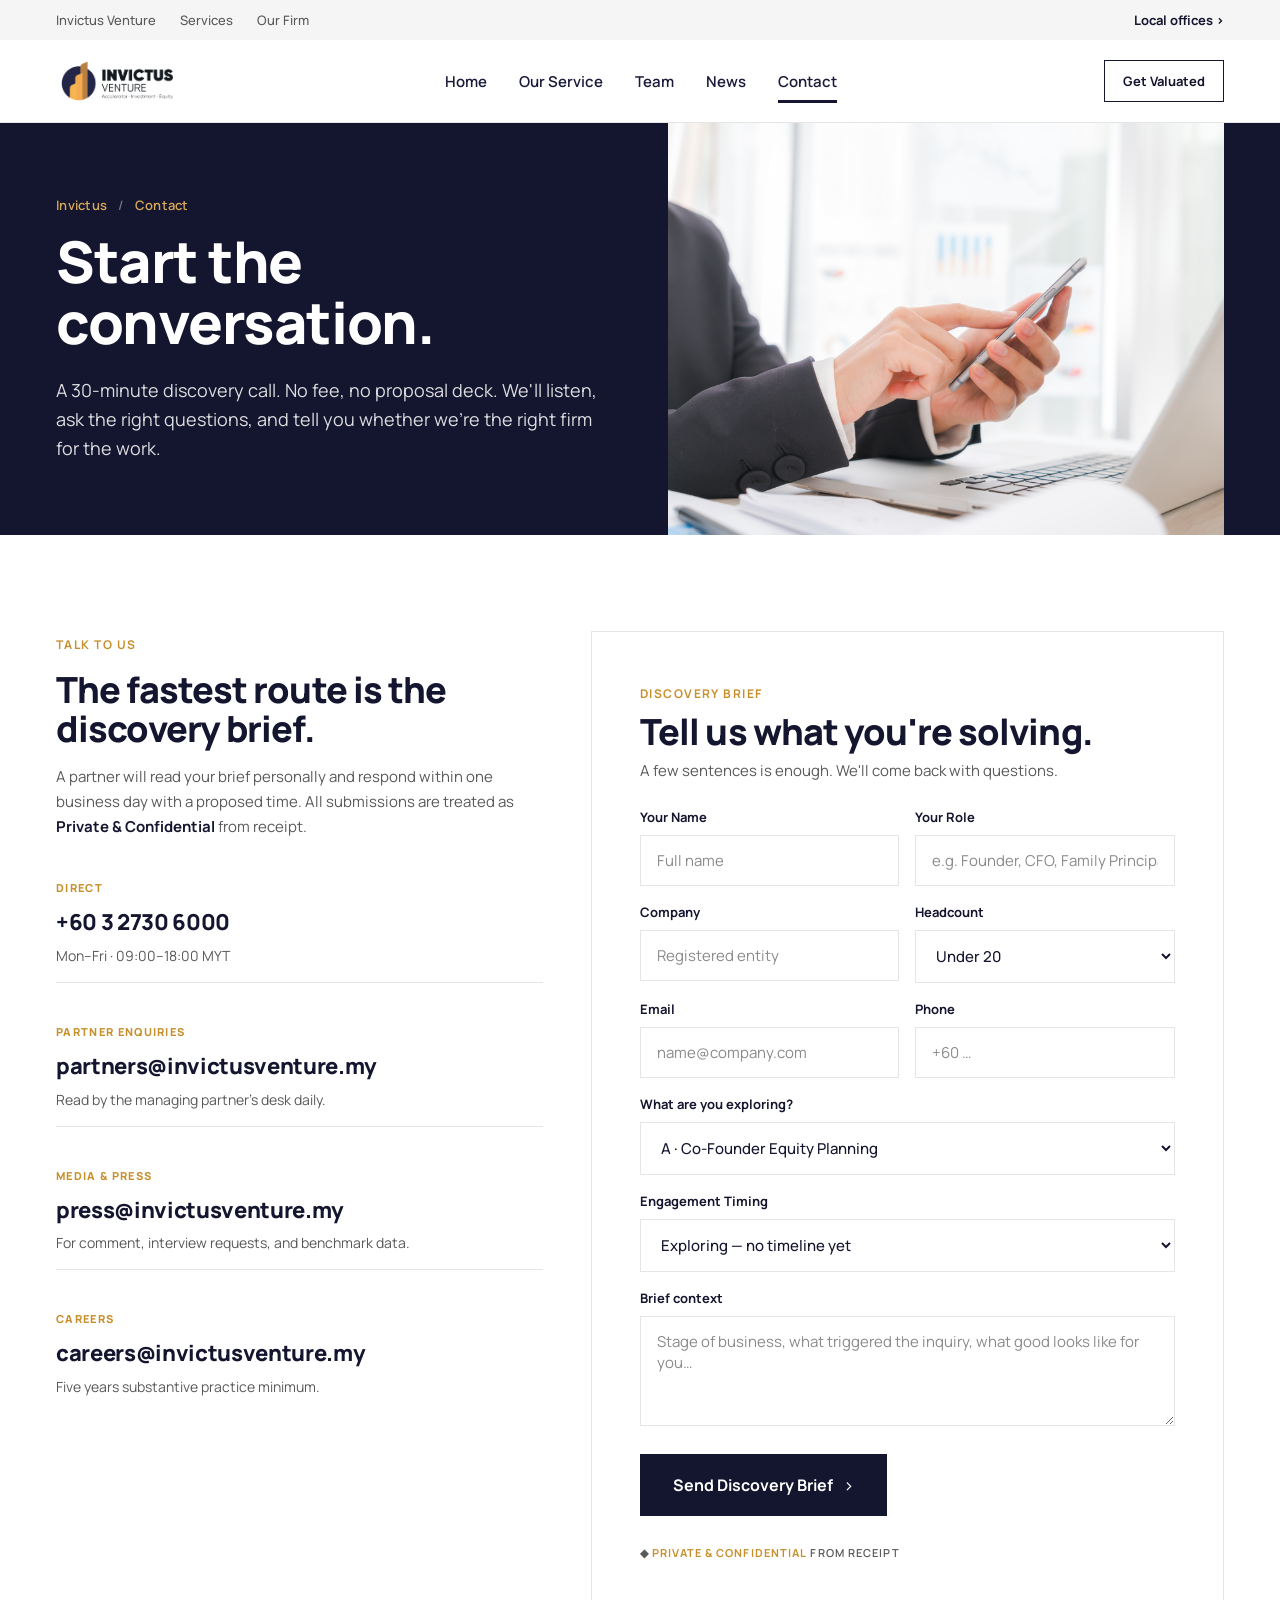
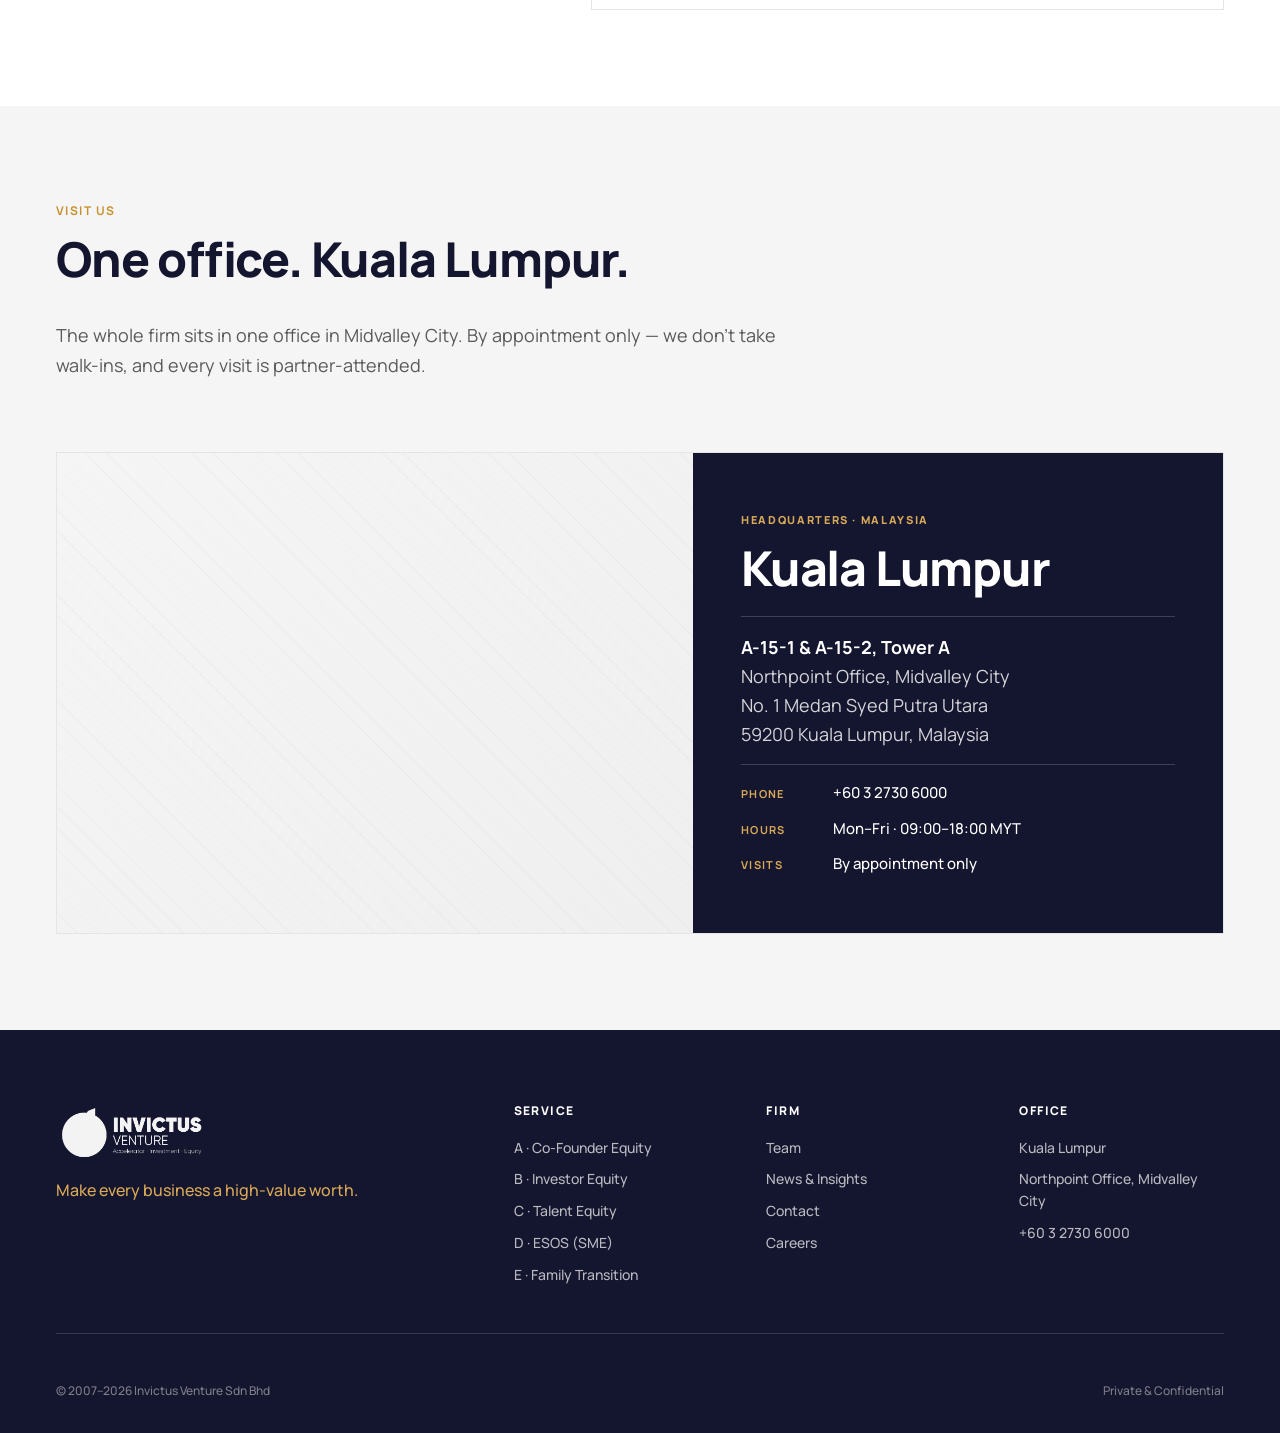
==== commit 1c2b20d7: "all" ====
--- a/contact.html
+++ b/contact.html
@@ -150,7 +150,11 @@
       <div class="office-single">
         <div class="office-single__image">
           <div class="img-slot">
-            <span class="img-slot__label">Office Photo / Map<br><small style="font-weight:500;letter-spacing:0.1em;display:block;margin-top:6px;">1200 &times; 800 &middot; Office or Google Map embed</small></span>
+            <iframe src="https://www.google.com/maps/embed?pb=!1m16!1m12!1m3!1d1991.9551493010745!2d101.67546253878989!3d3.1184279774534063!2m3!1f0!2f0!3f0!3m2!1i1024!2i768!4f13.1!2m1!1sA-15-1%2C%20Northpoint%20Office%2C%20Midvalley%20City%2C%20Kuala%20Lumpur!5e0!3m2!1sen!2smy!4v1780049566060!5m2!1sen!2smy"
+                    style="border:0; width:100%; height:100%; position:absolute; inset:0;"
+                    allowfullscreen="" loading="lazy"
+                    referrerpolicy="no-referrer-when-downgrade"
+                    title="Invictus Venture — Kuala Lumpur office"></iframe>
           </div>
         </div>
         <div class="office-single__body">
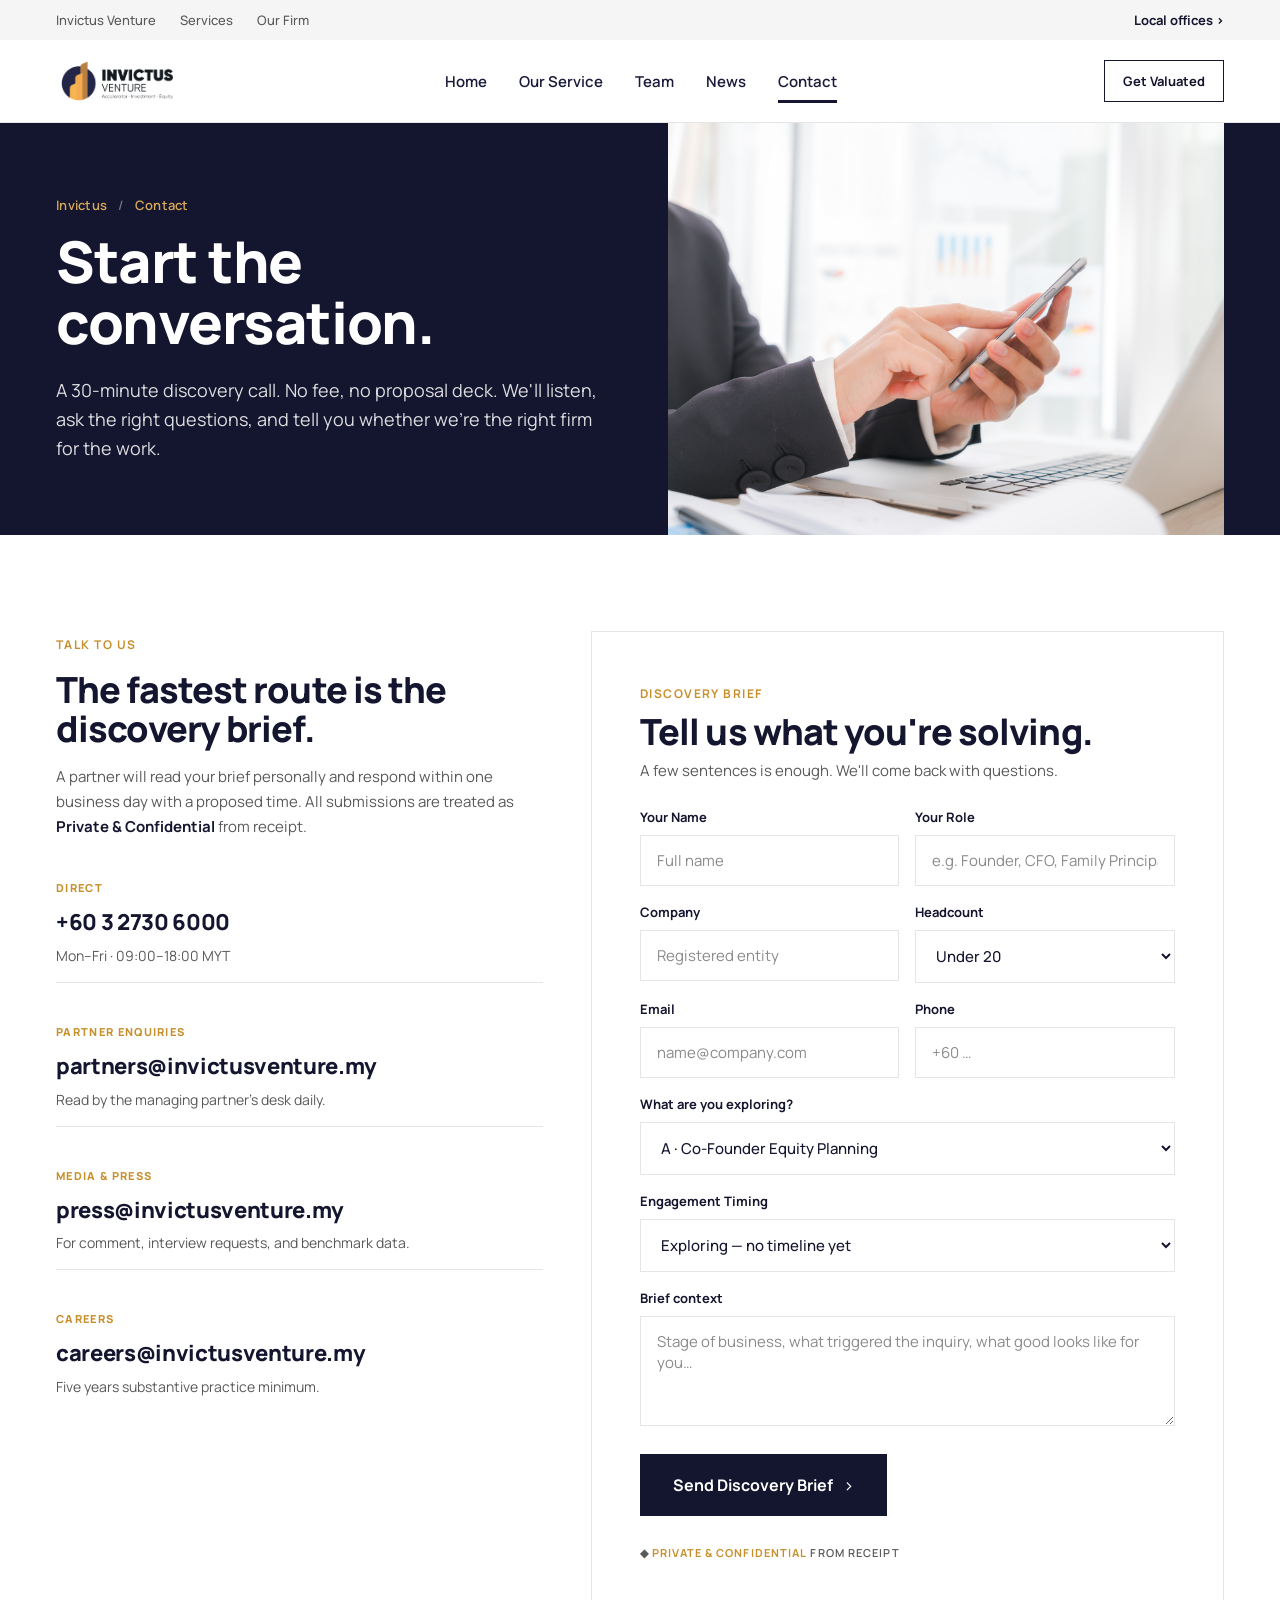
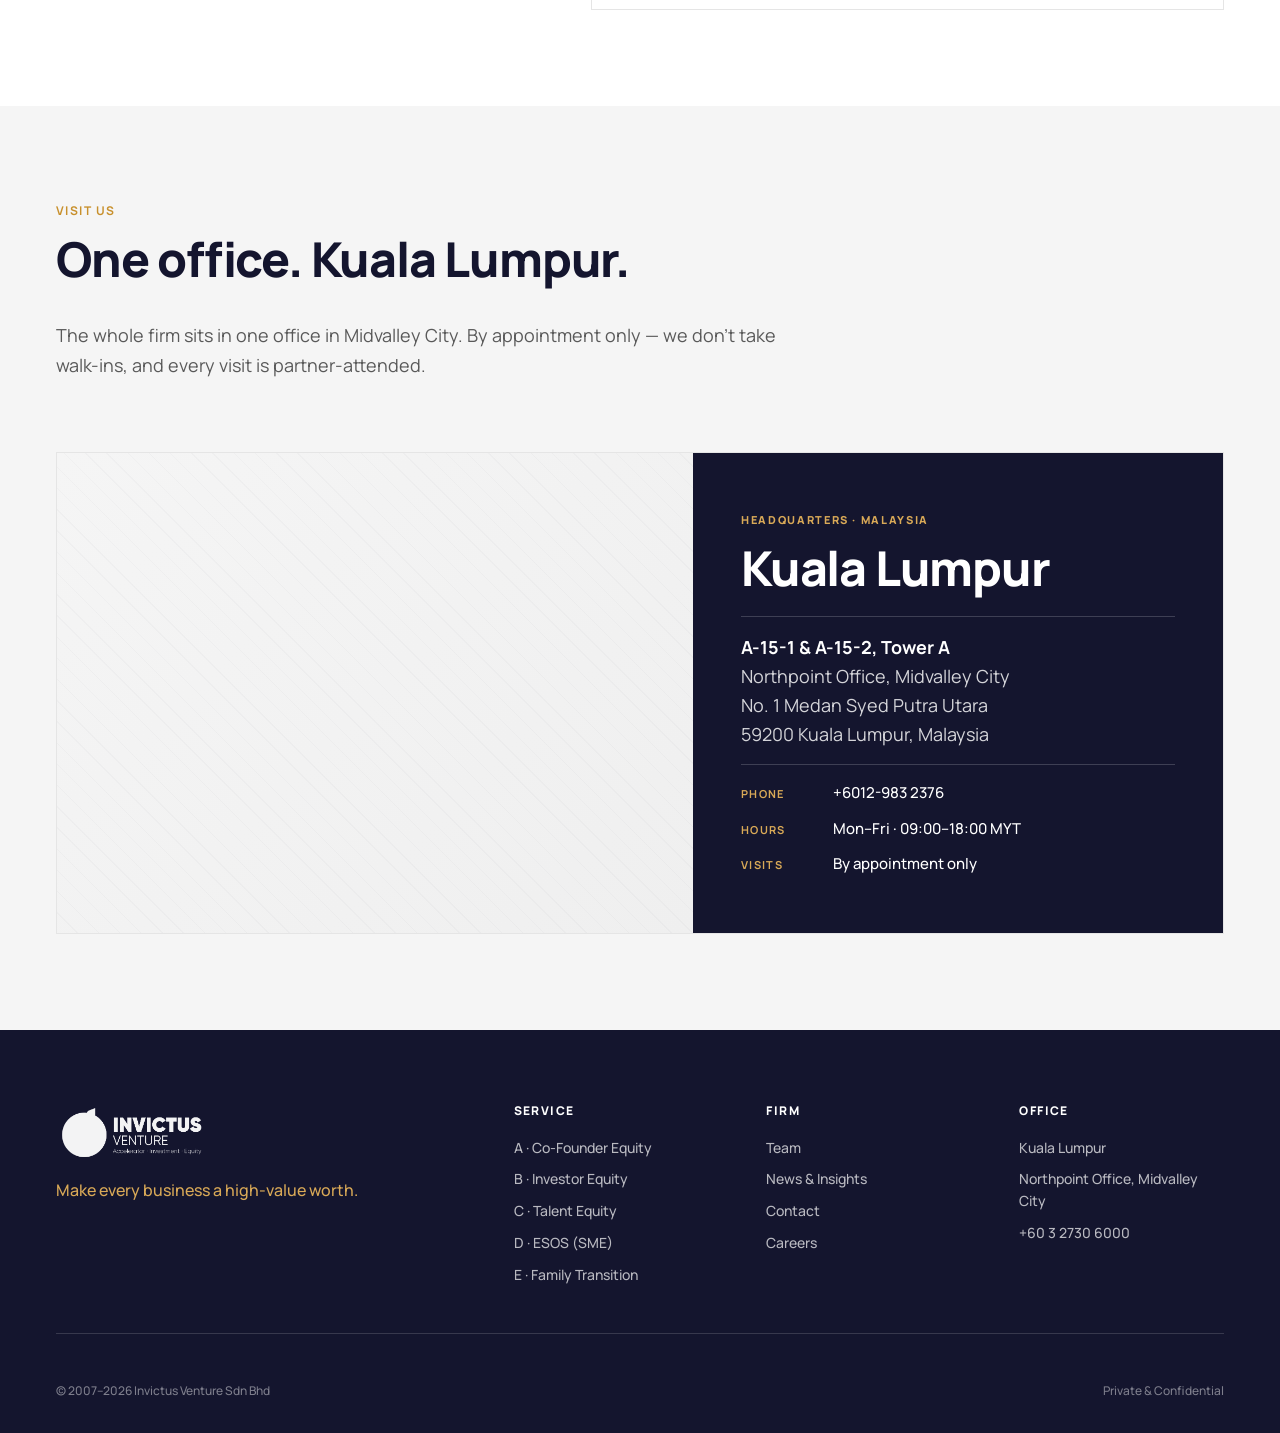
==== commit 0d08ce7b: "phone no." ====
--- a/contact.html
+++ b/contact.html
@@ -169,7 +169,7 @@
           <div class="office-single__details">
             <div class="office-single__detail">
               <div class="office-single__detail-label">Phone</div>
-              <div class="office-single__detail-value">+60 3 2730 6000</div>
+              <div class="office-single__detail-value">+6012-983 2376</div>
             </div>
             <div class="office-single__detail">
               <div class="office-single__detail-label">Hours</div>
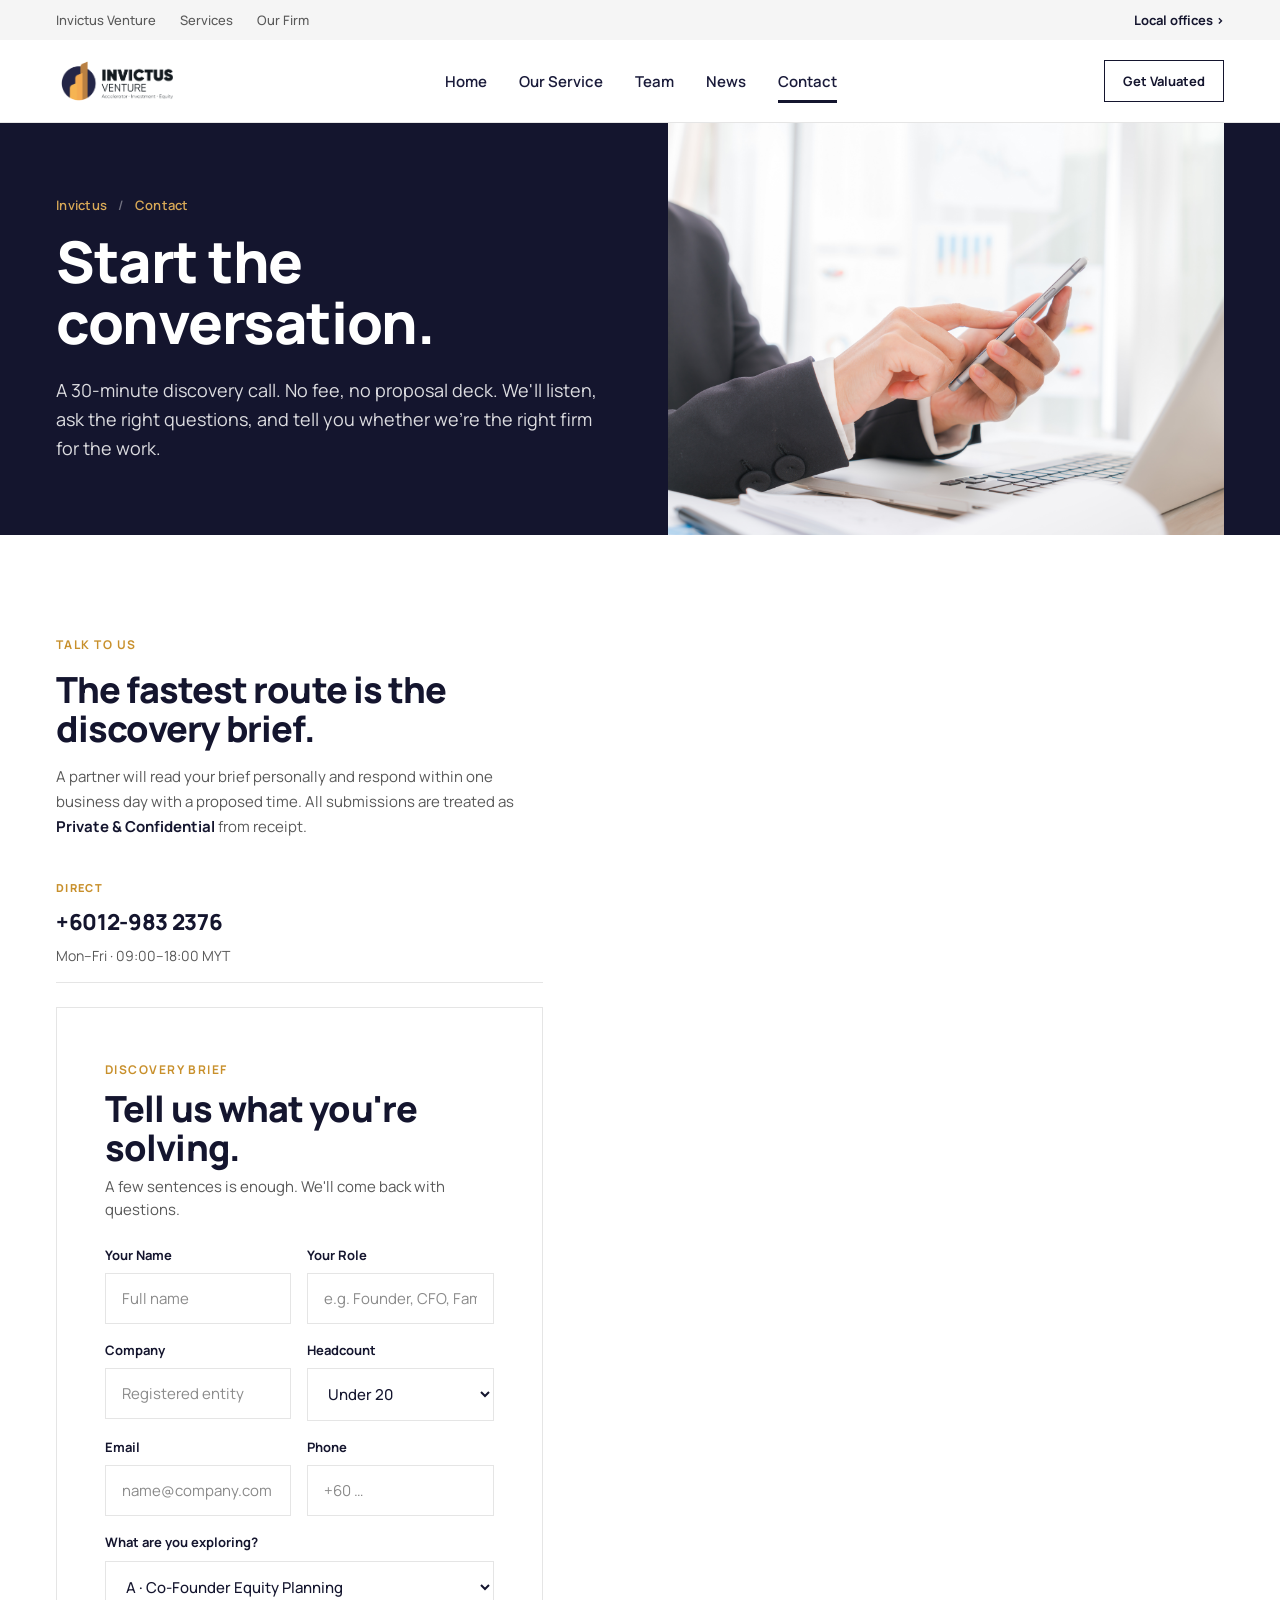
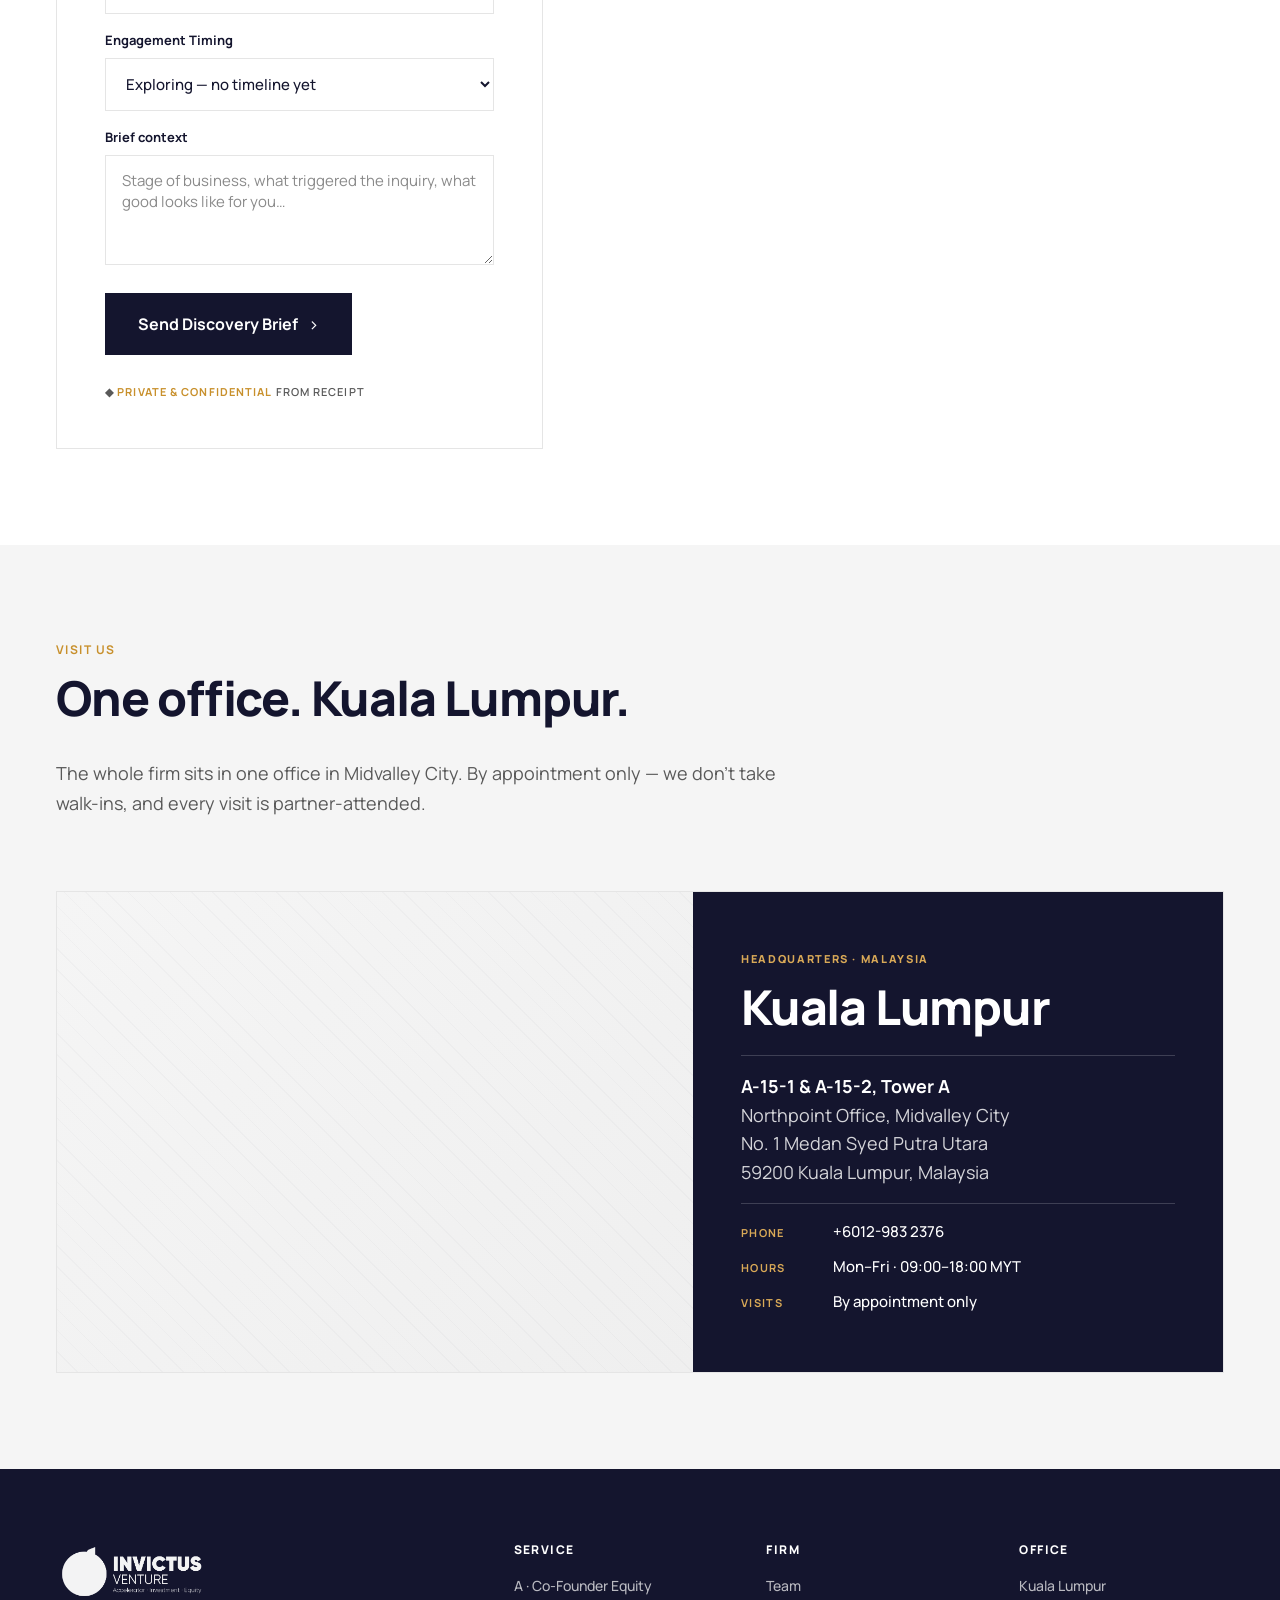
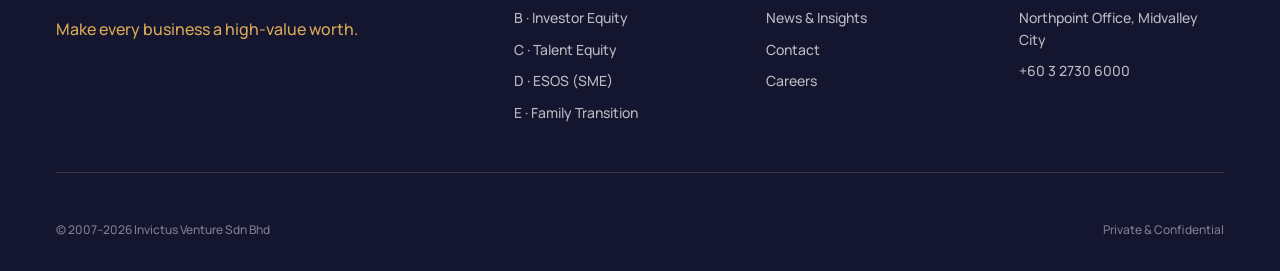
==== commit 184e048c: "contact" ====
--- a/contact.html
+++ b/contact.html
@@ -67,9 +67,11 @@
 
           <div class="contact-block">
             <div class="contact-block__label">DIRECT</div>
-            <div class="contact-block__value">+60 3 2730 6000</div>
+            <div class="contact-block__value">+6012-983 2376</div>
             <div class="contact-block__sub">Mon–Fri · 09:00–18:00 MYT</div>
           </div>
+          
+          <!--
           <div class="contact-block">
             <div class="contact-block__label">PARTNER ENQUIRIES</div>
             <div class="contact-block__value">partners@invictusventure.my</div>
@@ -85,8 +87,9 @@
             <div class="contact-block__value">careers@invictusventure.my</div>
             <div class="contact-block__sub">Five years substantive practice minimum.</div>
           </div>
-        </div>
-
+        </div> 
+      -->
+        
         <div class="contact-card">
           <div class="eyebrow">Discovery Brief</div>
           <h2 class="contact-card__title">Tell us what you're solving.</h2>
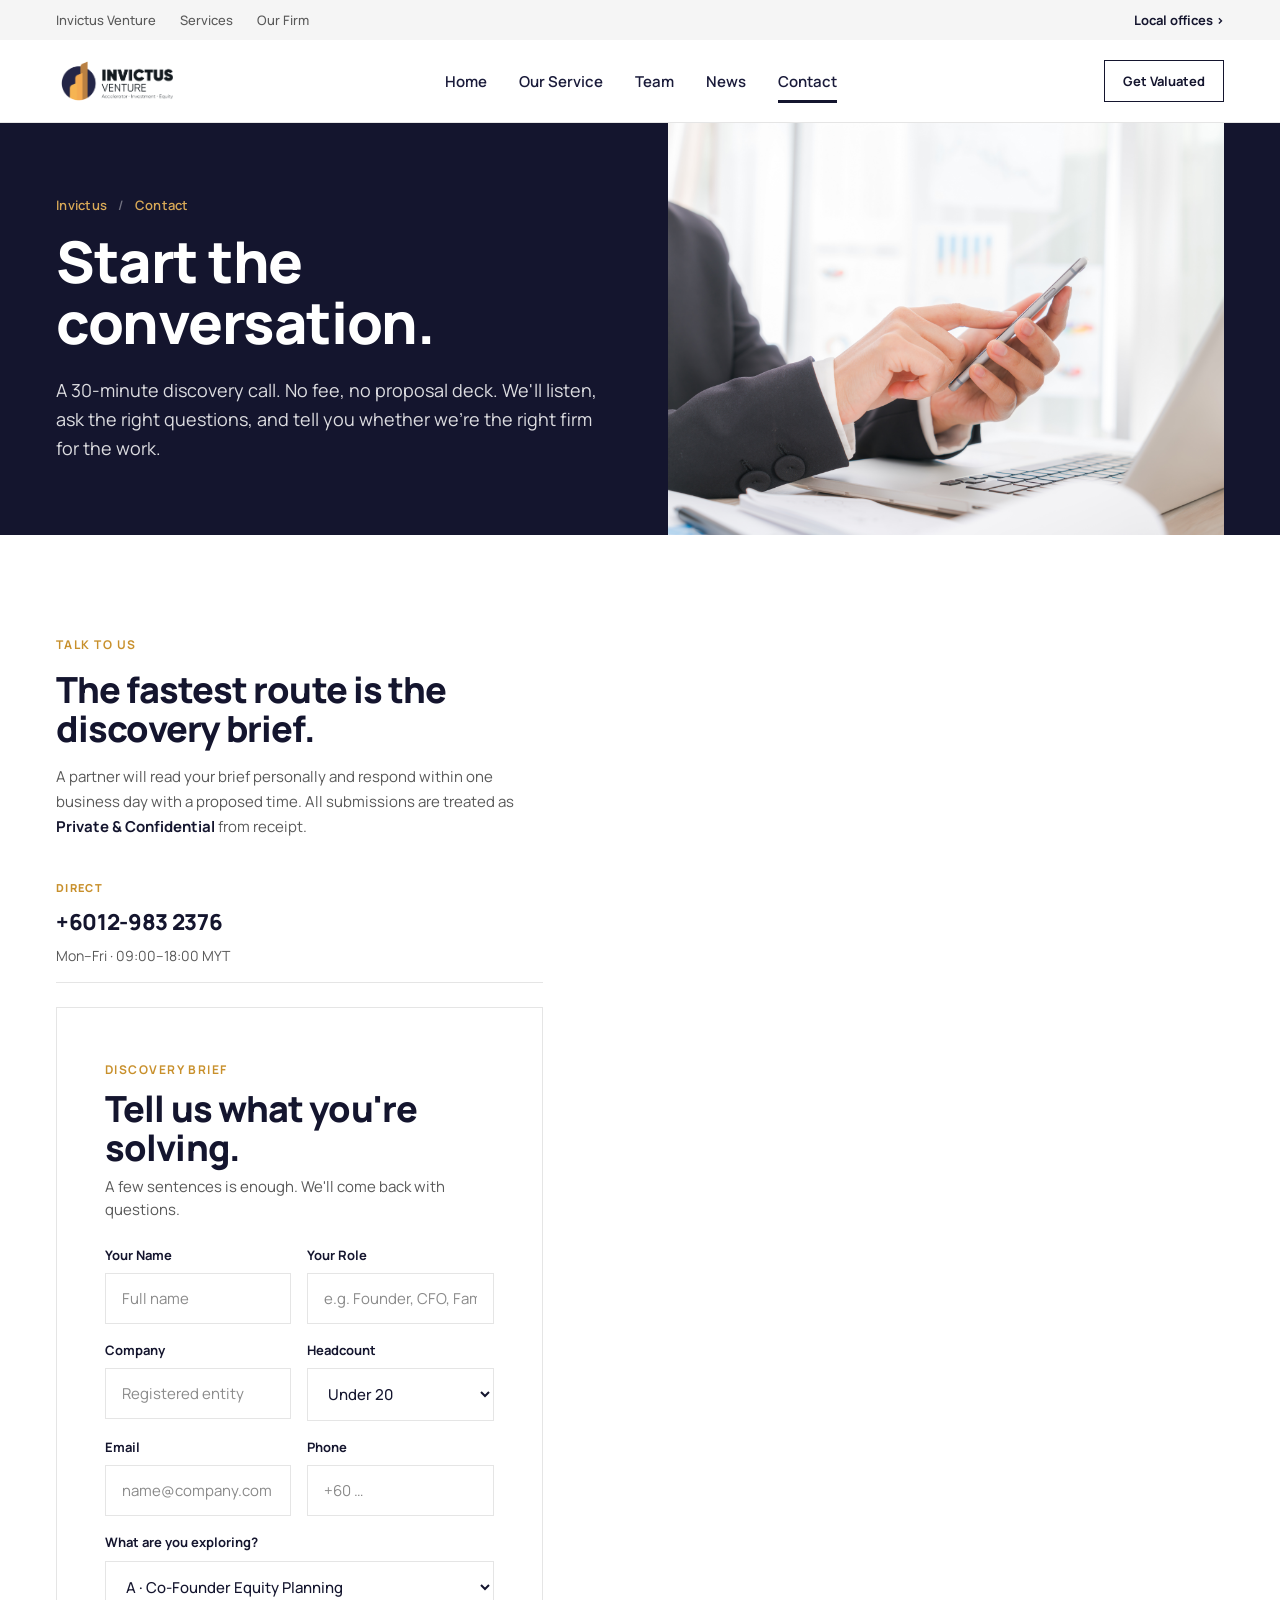
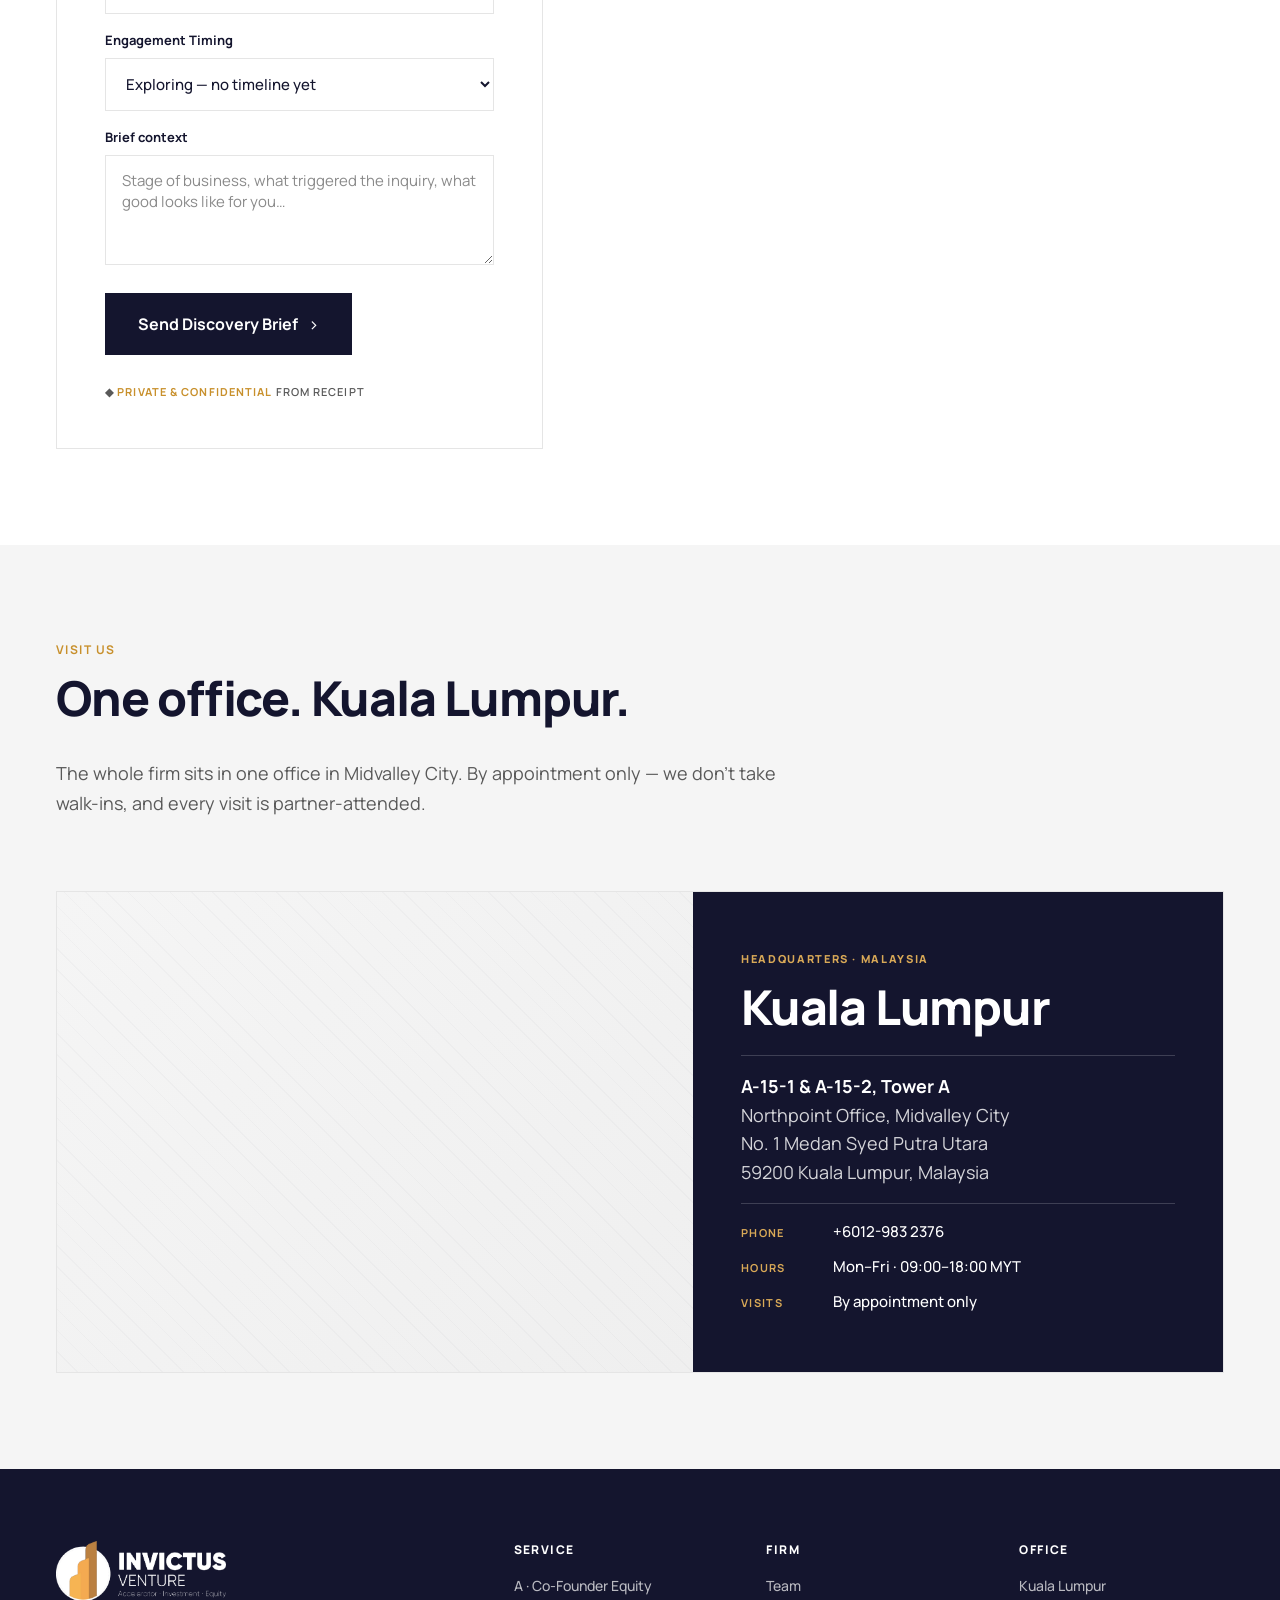
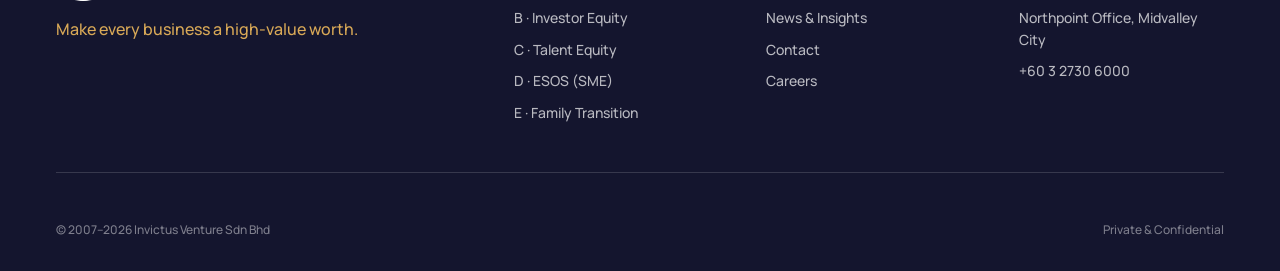
==== commit e5891866: "footer logo" ====
--- a/contact.html
+++ b/contact.html
@@ -89,7 +89,7 @@
           </div>
         </div> 
       -->
-        
+
         <div class="contact-card">
           <div class="eyebrow">Discovery Brief</div>
           <h2 class="contact-card__title">Tell us what you're solving.</h2>
@@ -192,7 +192,7 @@
     <div class="shell">
       <div class="footer__inner">
         <div>
-          <div class="footer__brand"><img src="assets/invictus-logo.png" alt="Invictus Venture"></div>
+          <div class="footer__brand"><img src="assets/invictus-logo-white.png" alt="Invictus Venture"></div>
           <p class="footer__tag">Make every business a high-value worth.</p>
         </div>
         <div class="footer__col"><h4>Service</h4><ul>
--- a/css/site.css
+++ b/css/site.css
@@ -608,8 +608,7 @@
   display: block;
   /* The logo has dark navy text & circle; on dark footer we invert just the navy to white
      while preserving the gold building shapes */
-  filter: brightness(0) invert(1);
-  opacity: 0.95;
+  opacity: 1;
 }
 .footer__tag {
   font-family: var(--font-base);
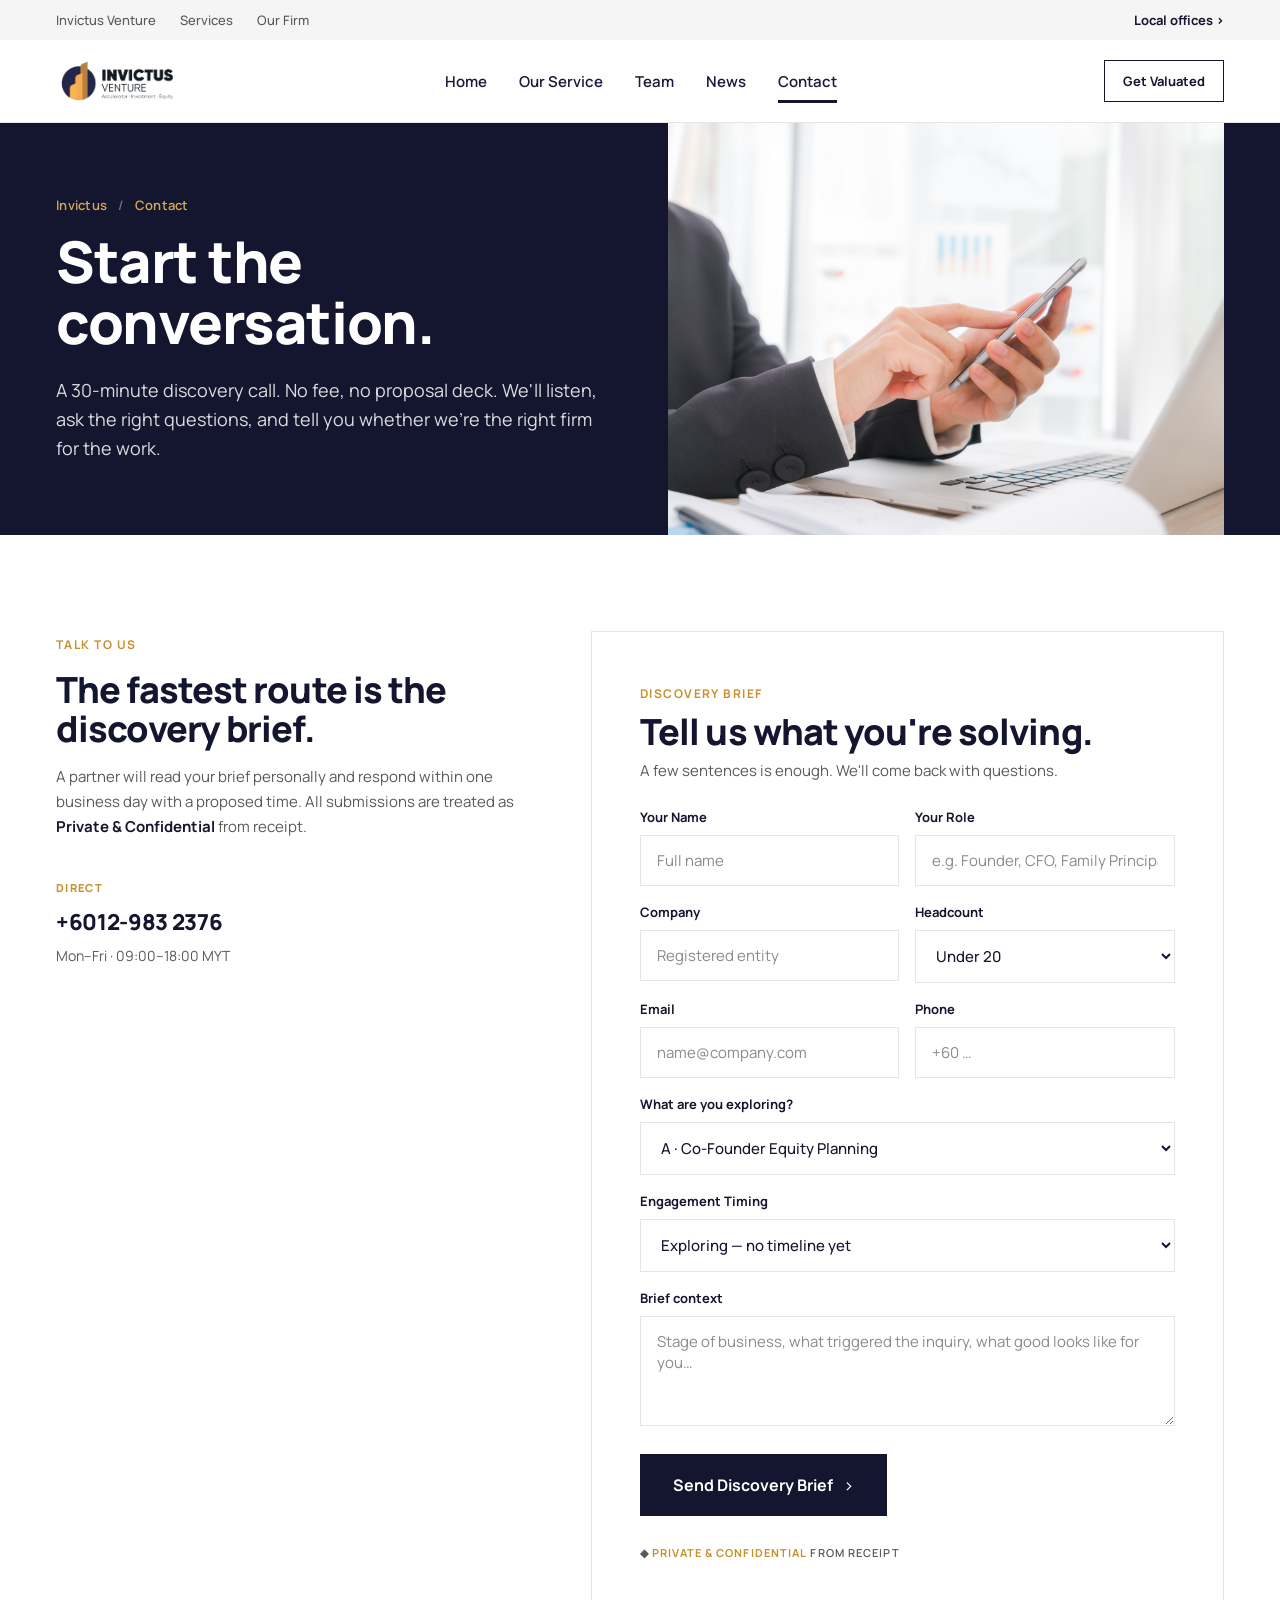
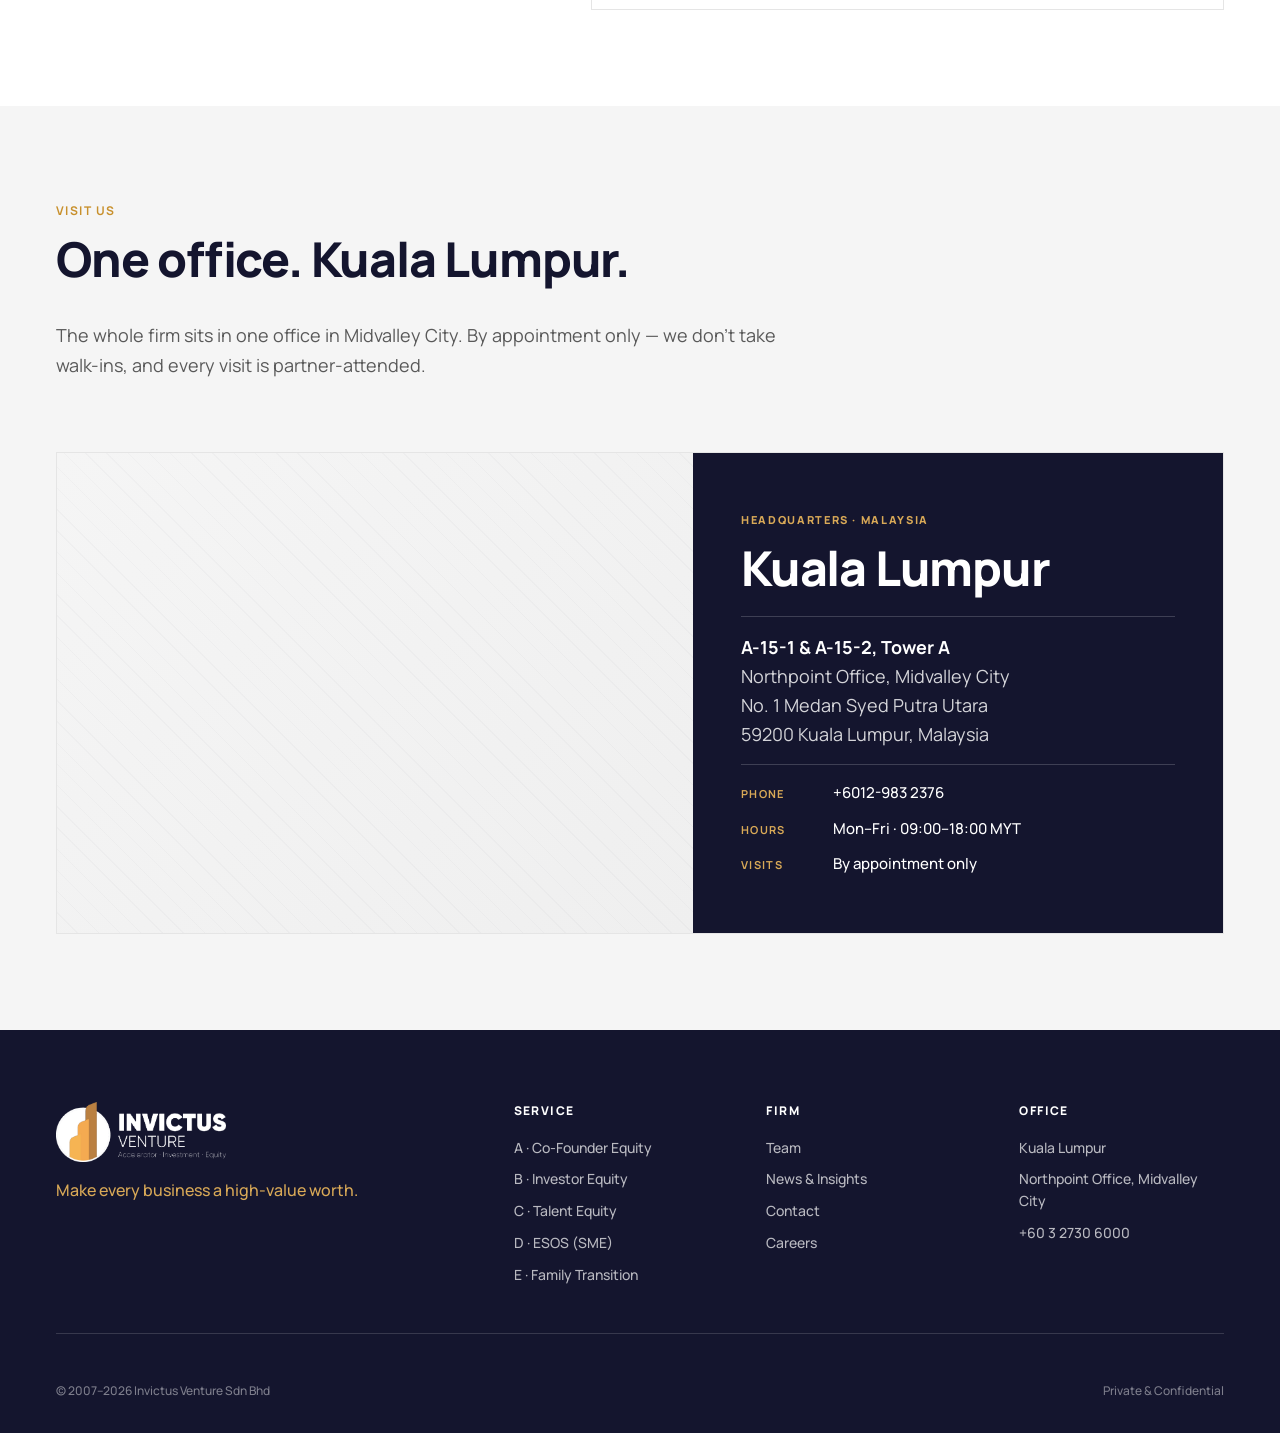
==== commit c48e7ee8: "contact error" ====
--- a/contact.html
+++ b/contact.html
@@ -87,8 +87,9 @@
             <div class="contact-block__value">careers@invictusventure.my</div>
             <div class="contact-block__sub">Five years substantive practice minimum.</div>
           </div>
+          -->
         </div> 
-      -->
+      
 
         <div class="contact-card">
           <div class="eyebrow">Discovery Brief</div>
